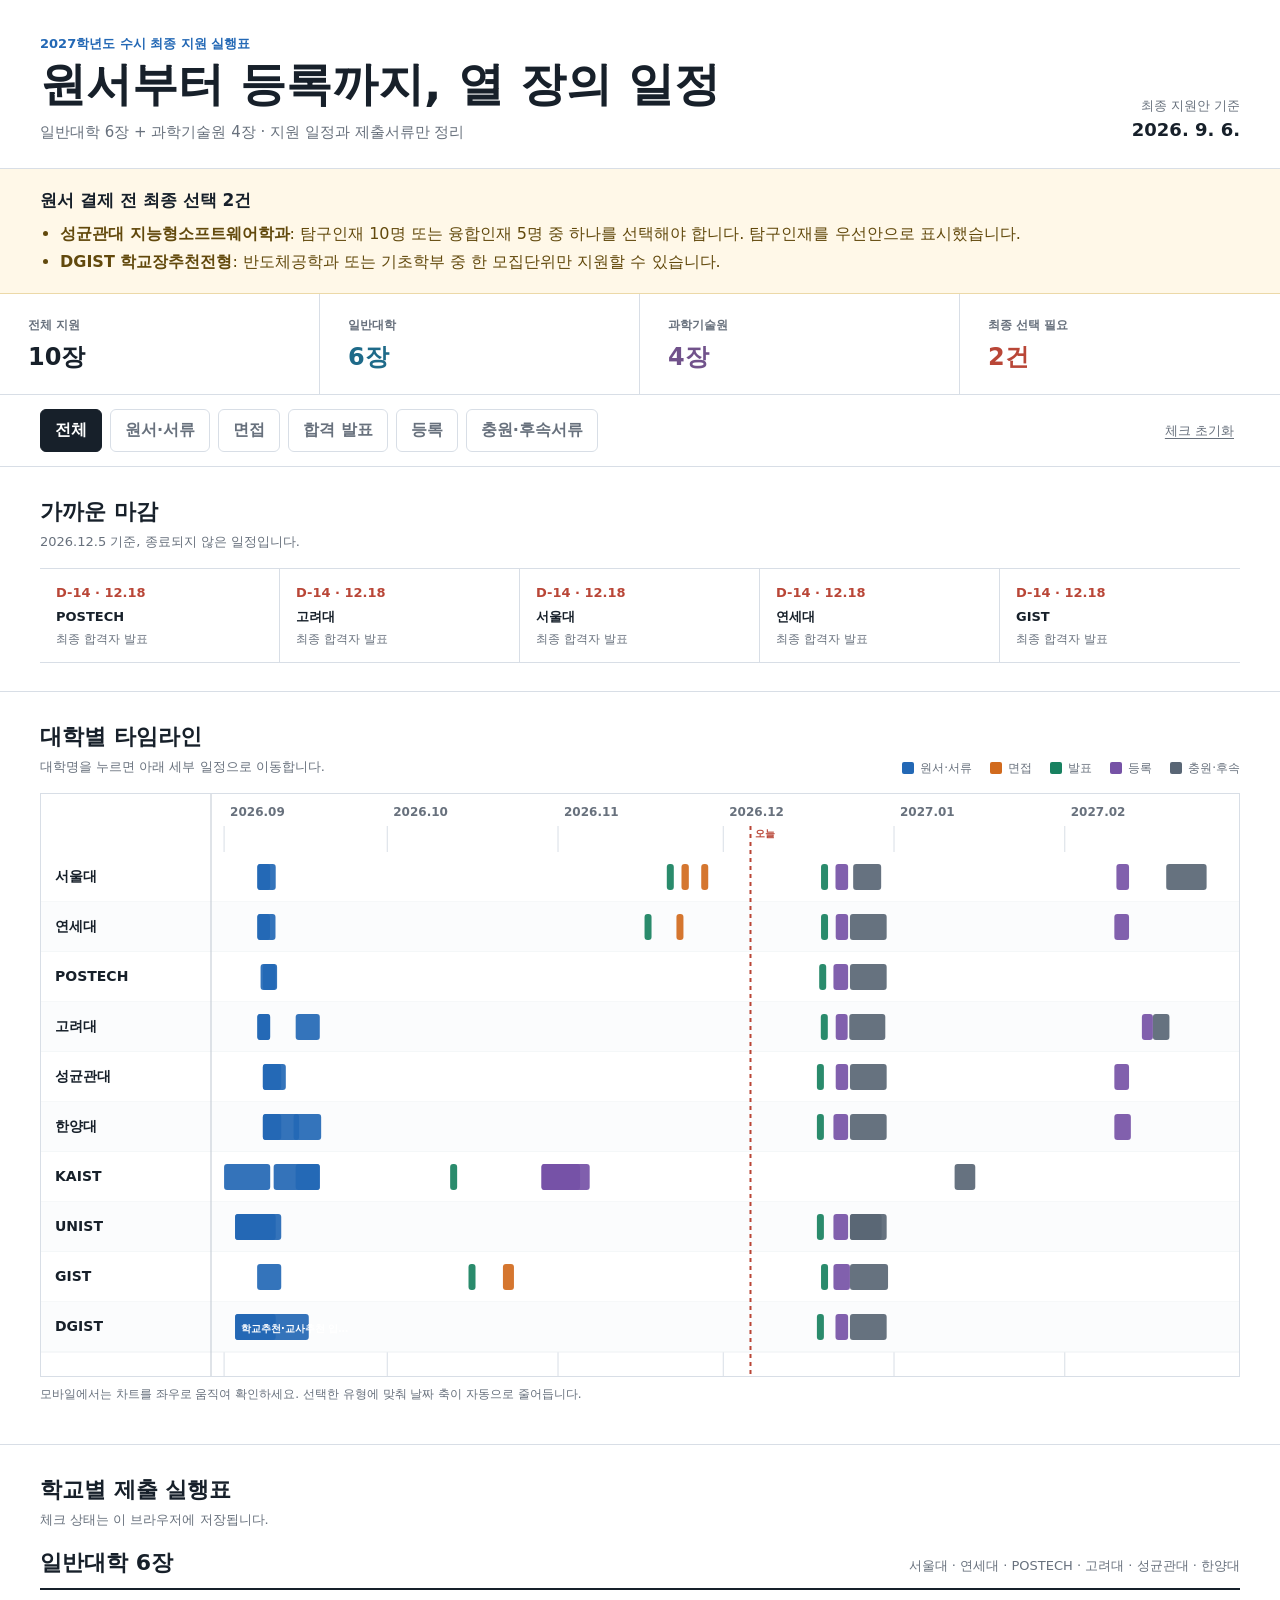
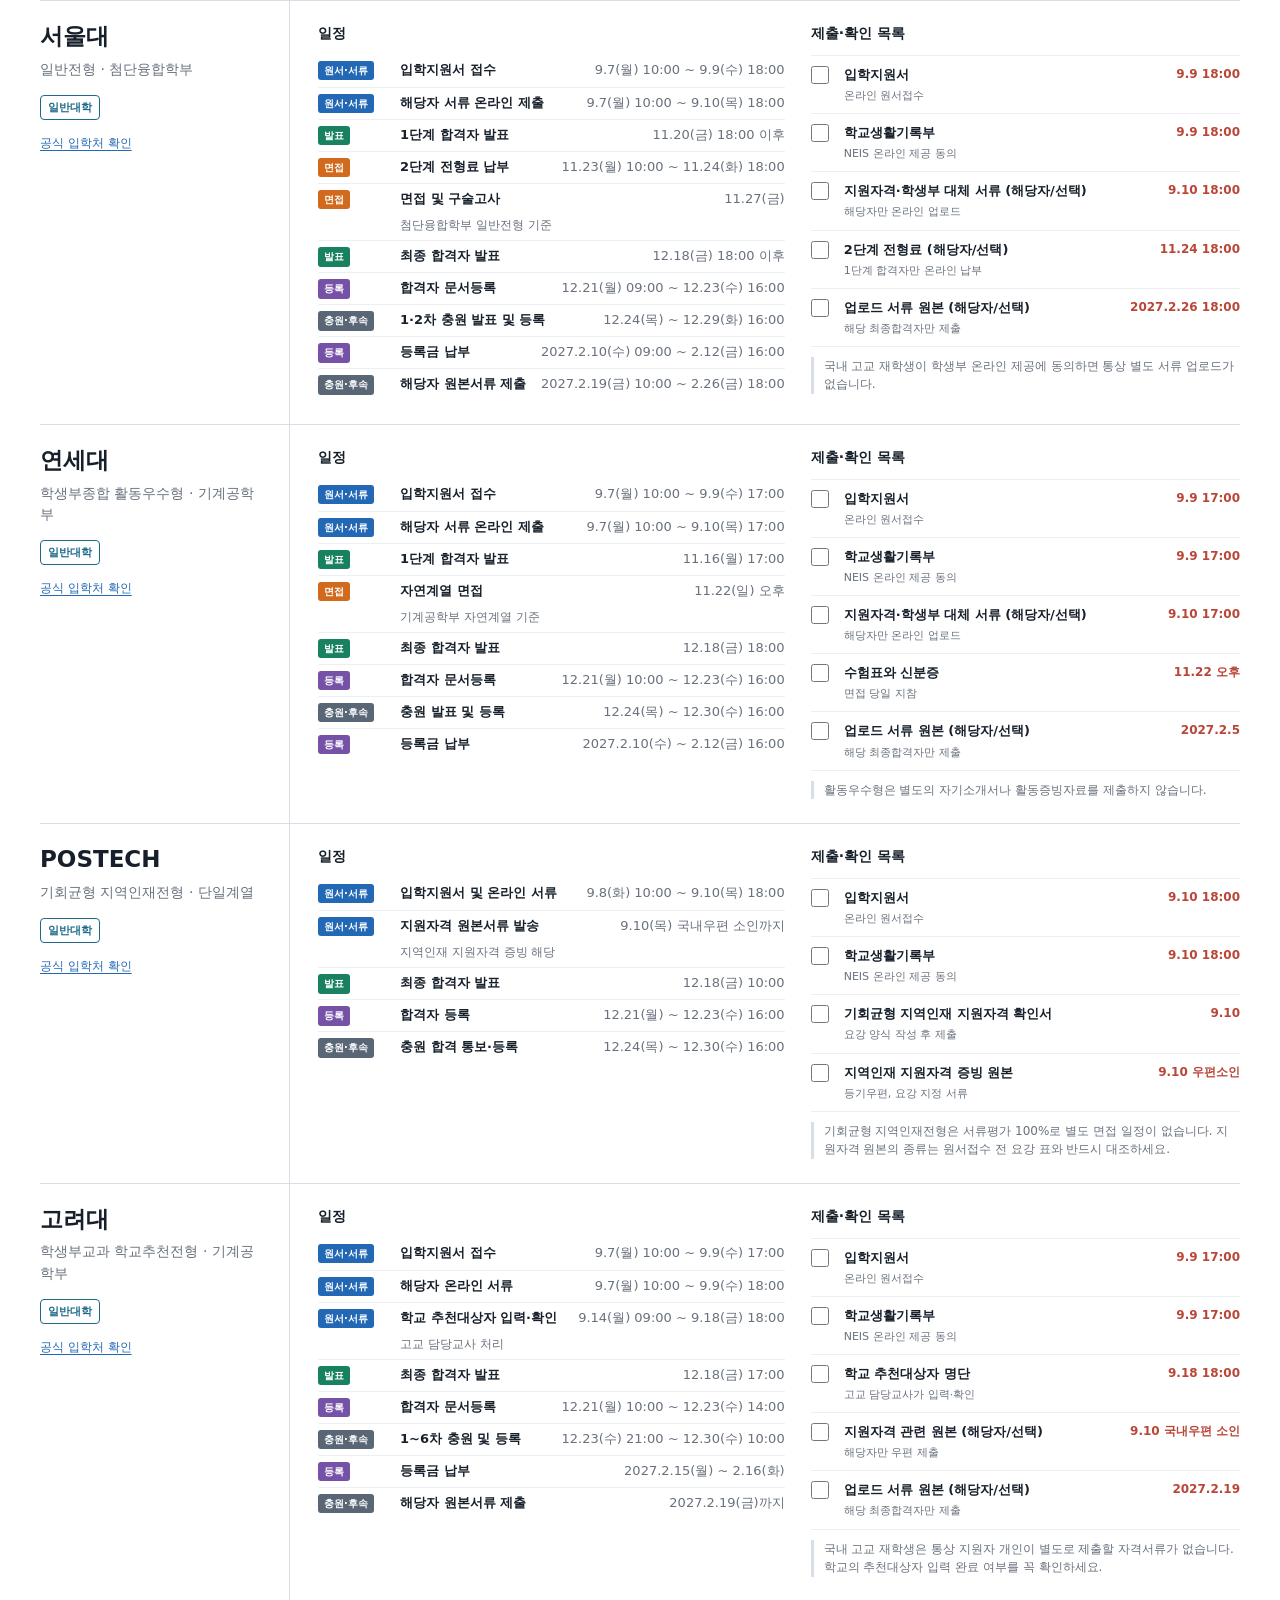
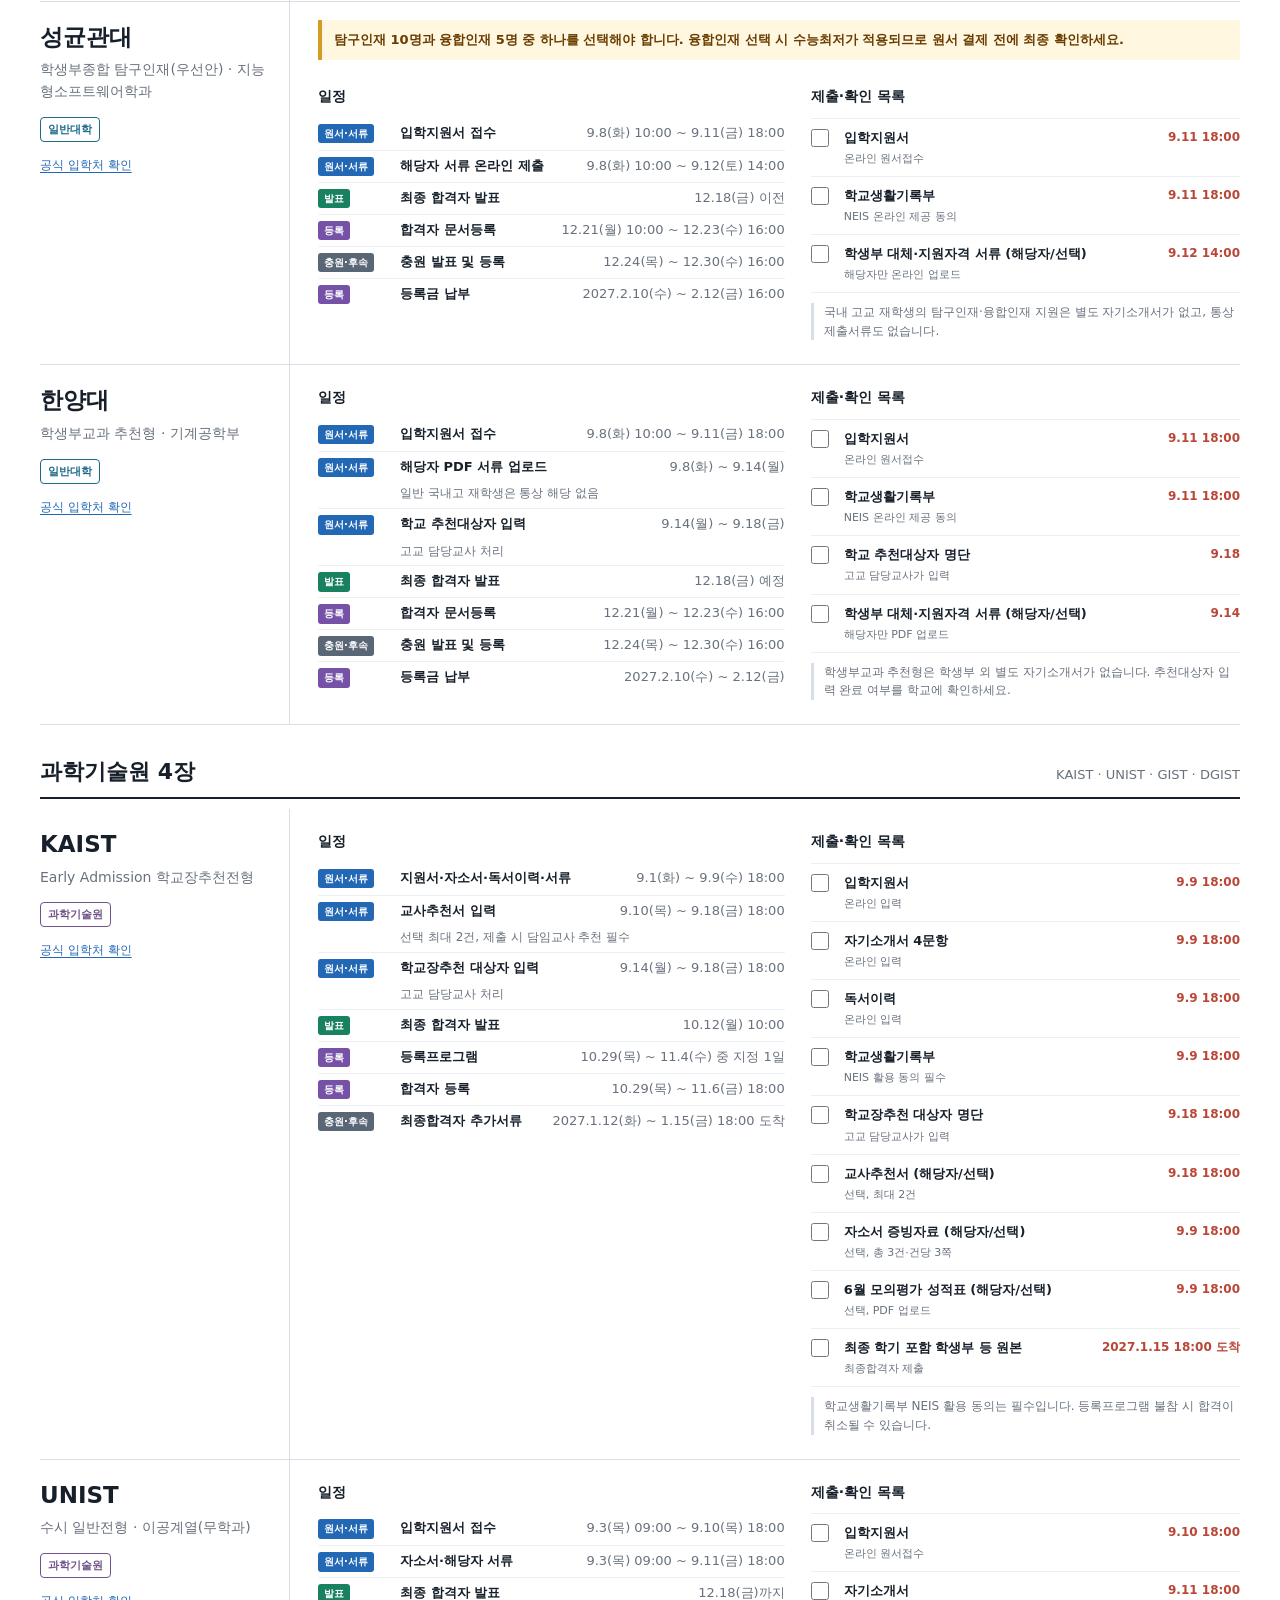
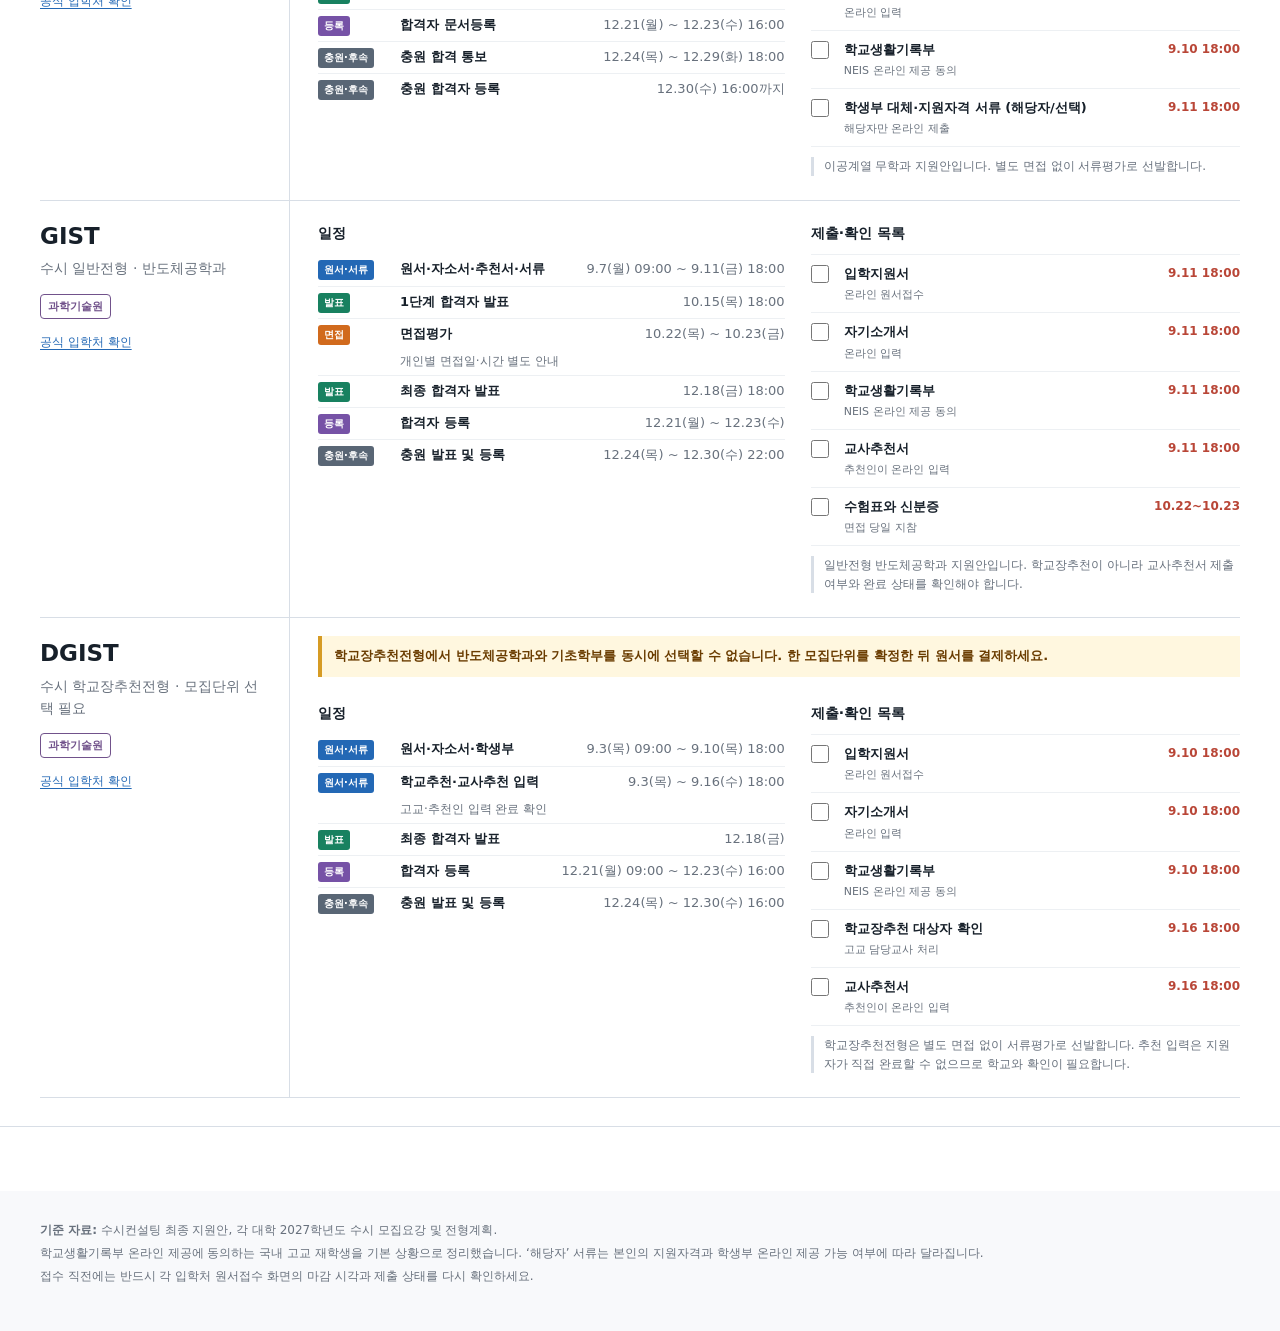
==== apply_2027.html @ 228474fc "Add 2027 application checklist and timeline" ====
<!doctype html>
<html lang="ko">
<head>
  <meta charset="utf-8">
  <meta name="viewport" content="width=device-width, initial-scale=1">
  <title>2027 수시 지원 실행표</title>
  <style>
    :root {
      --ink: #17202a;
      --muted: #68717d;
      --line: #d8dee6;
      --soft: #f5f7f9;
      --paper: #ffffff;
      --apply: #2368b5;
      --exam: #d16a1d;
      --result: #188160;
      --register: #7652a6;
      --extra: #596675;
      --alert: #b94637;
      --general: #1e6a89;
      --science: #71528b;
      --shadow: 0 8px 24px rgba(23, 32, 42, .07);
    }

    * { box-sizing: border-box; }
    html { scroll-behavior: smooth; }
    body {
      margin: 0;
      color: var(--ink);
      background: var(--soft);
      font-family: "Pretendard", "Noto Sans KR", "Malgun Gothic", system-ui, sans-serif;
      line-height: 1.55;
      letter-spacing: 0;
    }
    button, input { font: inherit; }
    button { cursor: pointer; }
    a { color: inherit; }

    .page {
      width: min(1440px, 100%);
      margin: 0 auto;
      background: var(--paper);
      min-height: 100vh;
      box-shadow: var(--shadow);
    }
    .masthead {
      display: grid;
      grid-template-columns: 1fr auto;
      gap: 24px;
      align-items: end;
      padding: 34px 40px 24px;
      border-bottom: 1px solid var(--line);
    }
    .eyebrow {
      margin: 0 0 4px;
      color: var(--apply);
      font-size: 13px;
      font-weight: 800;
    }
    h1 {
      margin: 0;
      font-size: clamp(28px, 4vw, 46px);
      line-height: 1.15;
      letter-spacing: 0;
    }
    .subtitle {
      margin: 10px 0 0;
      color: var(--muted);
      font-size: 15px;
    }
    .mast-meta {
      text-align: right;
      color: var(--muted);
      font-size: 13px;
      white-space: nowrap;
    }
    .mast-meta strong {
      display: block;
      color: var(--ink);
      font-size: 18px;
    }

    .decision-band {
      padding: 18px 40px;
      background: #fff8e8;
      border-bottom: 1px solid #ecd9a8;
    }
    .decision-band h2 {
      margin: 0 0 8px;
      font-size: 17px;
    }
    .decision-band ul {
      margin: 0;
      padding-left: 20px;
      color: #62490c;
    }
    .decision-band li + li { margin-top: 4px; }

    .summary-strip {
      display: grid;
      grid-template-columns: repeat(4, 1fr);
      border-bottom: 1px solid var(--line);
    }
    .stat {
      padding: 18px 28px;
      border-right: 1px solid var(--line);
    }
    .stat:last-child { border-right: 0; }
    .stat-label {
      color: var(--muted);
      font-size: 12px;
      font-weight: 700;
    }
    .stat strong {
      display: block;
      margin-top: 2px;
      font-size: 24px;
    }
    .stat strong.general { color: var(--general); }
    .stat strong.science { color: var(--science); }
    .stat strong.alert { color: var(--alert); }

    .toolbar-wrap {
      position: sticky;
      top: 0;
      z-index: 20;
      padding: 14px 40px;
      background: rgba(255, 255, 255, .96);
      border-bottom: 1px solid var(--line);
      backdrop-filter: blur(10px);
    }
    .toolbar {
      display: flex;
      gap: 8px;
      align-items: center;
      overflow-x: auto;
      scrollbar-width: thin;
    }
    .filter-btn {
      min-height: 40px;
      padding: 8px 14px;
      border: 1px solid var(--line);
      border-radius: 6px;
      color: var(--muted);
      background: var(--paper);
      font-weight: 750;
      white-space: nowrap;
    }
    .filter-btn:hover { border-color: #9aa5b1; color: var(--ink); }
    .filter-btn.active {
      color: #fff;
      border-color: var(--ink);
      background: var(--ink);
    }
    .toolbar-spacer { flex: 1; }
    .reset-btn {
      border: 0;
      color: var(--muted);
      background: transparent;
      font-size: 13px;
      white-space: nowrap;
      text-decoration: underline;
      text-underline-offset: 3px;
    }

    main { padding-bottom: 64px; }
    .band {
      padding: 28px 40px;
      border-bottom: 1px solid var(--line);
    }
    .section-head {
      display: flex;
      justify-content: space-between;
      align-items: end;
      gap: 20px;
      margin-bottom: 16px;
    }
    .section-head h2 {
      margin: 0;
      font-size: 22px;
    }
    .section-head p {
      margin: 3px 0 0;
      color: var(--muted);
      font-size: 13px;
    }

    .next-deadlines {
      display: grid;
      grid-template-columns: repeat(5, minmax(0, 1fr));
      border-top: 1px solid var(--line);
      border-bottom: 1px solid var(--line);
    }
    .deadline-item {
      min-width: 0;
      padding: 14px 16px;
      border-right: 1px solid var(--line);
    }
    .deadline-item:last-child { border-right: 0; }
    .deadline-date {
      color: var(--alert);
      font-size: 13px;
      font-weight: 850;
    }
    .deadline-school {
      margin-top: 4px;
      font-size: 13px;
      font-weight: 800;
    }
    .deadline-title {
      margin-top: 2px;
      color: var(--muted);
      font-size: 12px;
      overflow: hidden;
      text-overflow: ellipsis;
      white-space: nowrap;
    }

    .legend {
      display: flex;
      flex-wrap: wrap;
      gap: 12px 18px;
      color: var(--muted);
      font-size: 12px;
    }
    .legend-item { display: inline-flex; align-items: center; gap: 6px; }
    .swatch { width: 12px; height: 12px; border-radius: 2px; }
    .swatch.apply { background: var(--apply); }
    .swatch.exam { background: var(--exam); }
    .swatch.result { background: var(--result); }
    .swatch.register { background: var(--register); }
    .swatch.extra { background: var(--extra); }

    .chart-shell {
      position: relative;
      overflow-x: auto;
      border: 1px solid var(--line);
      background: #fff;
    }
    #timeline { display: block; min-width: 1080px; }
    .chart-note {
      margin-top: 8px;
      color: var(--muted);
      font-size: 12px;
    }

    .group-title {
      display: flex;
      align-items: baseline;
      justify-content: space-between;
      gap: 18px;
      margin: 30px 0 10px;
      padding-bottom: 8px;
      border-bottom: 2px solid var(--ink);
    }
    .group-title:first-child { margin-top: 0; }
    .group-title h2 { margin: 0; font-size: 22px; }
    .group-title span { color: var(--muted); font-size: 13px; }

    .school-block {
      scroll-margin-top: 82px;
      display: grid;
      grid-template-columns: 250px 1fr;
      border-bottom: 1px solid var(--line);
      background: #fff;
    }
    .school-block:first-of-type { border-top: 1px solid var(--line); }
    .school-identity {
      padding: 22px 24px 22px 0;
      border-right: 1px solid var(--line);
    }
    .school-name {
      margin: 0;
      font-size: 23px;
      line-height: 1.2;
    }
    .school-program {
      margin: 8px 0 0;
      color: var(--muted);
      font-size: 14px;
    }
    .type-label {
      display: inline-block;
      margin-top: 14px;
      padding: 3px 7px;
      border: 1px solid currentColor;
      border-radius: 4px;
      font-size: 11px;
      font-weight: 800;
    }
    .type-label.general { color: var(--general); }
    .type-label.science { color: var(--science); }
    .source-link {
      display: inline-block;
      margin-top: 14px;
      color: var(--apply);
      font-size: 12px;
      text-underline-offset: 3px;
    }
    .school-content {
      display: grid;
      grid-template-columns: minmax(0, 1fr) minmax(340px, .92fr);
      gap: 26px;
      padding: 22px 0 24px 28px;
    }
    .content-title {
      margin: 0 0 10px;
      font-size: 14px;
    }
    .schedule-list, .document-list {
      list-style: none;
      margin: 0;
      padding: 0;
    }
    .schedule-item {
      display: grid;
      grid-template-columns: 72px minmax(0, 1fr) auto;
      gap: 10px;
      align-items: baseline;
      min-height: 32px;
      padding: 5px 0;
      border-top: 1px solid #edf0f3;
      font-size: 13px;
    }
    .schedule-item:first-child { border-top: 0; }
    .kind-pill {
      width: fit-content;
      padding: 2px 6px;
      border-radius: 3px;
      color: #fff;
      font-size: 10px;
      font-weight: 800;
    }
    .kind-pill.apply { background: var(--apply); }
    .kind-pill.exam { background: var(--exam); }
    .kind-pill.result { background: var(--result); }
    .kind-pill.register { background: var(--register); }
    .kind-pill.extra { background: var(--extra); }
    .schedule-title { min-width: 0; font-weight: 700; }
    .schedule-date {
      color: var(--muted);
      white-space: nowrap;
      font-variant-numeric: tabular-nums;
    }
    .schedule-note {
      grid-column: 2 / 4;
      margin-top: -3px;
      color: var(--muted);
      font-size: 12px;
    }

    .document-list { border-top: 1px solid #edf0f3; }
    .document-item {
      display: grid;
      grid-template-columns: 24px minmax(0, 1fr) auto;
      gap: 9px;
      align-items: start;
      padding: 9px 0;
      border-bottom: 1px solid #edf0f3;
      font-size: 13px;
    }
    .doc-check {
      width: 18px;
      height: 18px;
      margin: 1px 0 0;
      accent-color: var(--result);
    }
    .document-item.done .doc-name {
      color: var(--muted);
      text-decoration: line-through;
    }
    .doc-name { font-weight: 700; }
    .doc-meta {
      margin-top: 2px;
      color: var(--muted);
      font-size: 11px;
    }
    .doc-deadline {
      color: var(--alert);
      font-size: 12px;
      font-weight: 800;
      white-space: nowrap;
    }
    .plain-note {
      margin: 10px 0 0;
      padding-left: 10px;
      border-left: 3px solid var(--line);
      color: var(--muted);
      font-size: 12px;
    }
    .school-alert {
      grid-column: 1 / -1;
      margin: -4px 0 0;
      padding: 10px 12px;
      color: #6a3c00;
      background: #fff7df;
      border-left: 4px solid #d69b24;
      font-size: 13px;
      font-weight: 750;
    }

    footer {
      padding: 26px 40px 42px;
      color: var(--muted);
      background: #f8f9fb;
      font-size: 12px;
    }
    footer p { margin: 4px 0; }

    @media (max-width: 980px) {
      .masthead { grid-template-columns: 1fr; }
      .mast-meta { text-align: left; }
      .summary-strip { grid-template-columns: repeat(2, 1fr); }
      .stat:nth-child(2) { border-right: 0; }
      .stat:nth-child(-n+2) { border-bottom: 1px solid var(--line); }
      .next-deadlines { grid-template-columns: repeat(2, 1fr); }
      .deadline-item:nth-child(2n) { border-right: 0; }
      .deadline-item:nth-child(-n+4) { border-bottom: 1px solid var(--line); }
      .deadline-item:last-child { grid-column: 1 / -1; }
      .school-block { grid-template-columns: 190px 1fr; }
      .school-content { grid-template-columns: 1fr; }
    }

    @media (max-width: 700px) {
      body { font-size: 16px; }
      .page { box-shadow: none; }
      .masthead { padding: 24px 18px 18px; gap: 10px; }
      h1 { font-size: 30px; }
      .subtitle { font-size: 14px; }
      .decision-band { padding: 15px 18px; }
      .decision-band li { font-size: 14px; }
      .summary-strip { grid-template-columns: repeat(2, 1fr); }
      .stat { padding: 14px 18px; }
      .stat strong { font-size: 21px; }
      .toolbar-wrap { padding: 10px 12px; }
      .filter-btn { min-height: 44px; padding: 9px 13px; font-size: 14px; }
      .band { padding: 24px 18px; }
      .section-head { display: block; }
      .legend { margin-top: 10px; }
      .next-deadlines { display: block; }
      .deadline-item {
        display: grid;
        grid-template-columns: 88px 82px minmax(0, 1fr);
        gap: 8px;
        border-right: 0;
        border-bottom: 1px solid var(--line);
      }
      .deadline-item:last-child { border-bottom: 0; }
      .deadline-school, .deadline-title { margin-top: 0; }
      .deadline-title { white-space: normal; }
      #timeline { min-width: 980px; }
      .chart-note { font-size: 13px; }
      .group-title { display: block; }
      .group-title span { display: block; margin-top: 3px; }
      .school-block { display: block; }
      .school-identity {
        padding: 20px 0 14px;
        border-right: 0;
        border-bottom: 1px solid #edf0f3;
      }
      .school-name { font-size: 24px; }
      .school-program { font-size: 16px; line-height: 1.45; }
      .school-content { padding: 17px 0 24px; gap: 22px; }
      .content-title { font-size: 16px; }
      .schedule-item {
        grid-template-columns: 70px minmax(0, 1fr);
        gap: 8px;
        padding: 8px 0;
        font-size: 15px;
      }
      .schedule-date {
        grid-column: 2;
        color: #4f5965;
        font-size: 14px;
        white-space: normal;
      }
      .schedule-note { grid-column: 2; font-size: 13px; }
      .document-item {
        grid-template-columns: 26px minmax(0, 1fr);
        padding: 11px 0;
        font-size: 15px;
      }
      .doc-check { width: 20px; height: 20px; }
      .doc-deadline {
        grid-column: 2;
        font-size: 13px;
        white-space: normal;
      }
      .doc-meta, .plain-note { font-size: 13px; }
      footer { padding: 24px 18px 36px; font-size: 13px; }
    }

    @media print {
      body { background: #fff; }
      .page { width: 100%; box-shadow: none; }
      .toolbar-wrap, .reset-btn { display: none; }
      .masthead, .band, .decision-band, footer { padding-left: 16px; padding-right: 16px; }
      .chart-shell { overflow: visible; }
      #timeline { min-width: 0; width: 100%; }
      .school-block { break-inside: avoid; }
      .doc-check { appearance: none; border: 1px solid #555; }
    }
  </style>
</head>
<body>
  <div class="page">
    <header class="masthead">
      <div>
        <p class="eyebrow">2027학년도 수시 최종 지원 실행표</p>
        <h1>원서부터 등록까지, 열 장의 일정</h1>
        <p class="subtitle">일반대학 6장 + 과학기술원 4장 · 지원 일정과 제출서류만 정리</p>
      </div>
      <div class="mast-meta">
        최종 지원안 기준
        <strong>2026. 9. 6.</strong>
      </div>
    </header>

    <section class="decision-band" aria-labelledby="decision-title">
      <h2 id="decision-title">원서 결제 전 최종 선택 2건</h2>
      <ul>
        <li><strong>성균관대 지능형소프트웨어학과</strong>: 탐구인재 10명 또는 융합인재 5명 중 하나를 선택해야 합니다. 탐구인재를 우선안으로 표시했습니다.</li>
        <li><strong>DGIST 학교장추천전형</strong>: 반도체공학과 또는 기초학부 중 한 모집단위만 지원할 수 있습니다.</li>
      </ul>
    </section>

    <section class="summary-strip" aria-label="지원 현황 요약">
      <div class="stat"><span class="stat-label">전체 지원</span><strong>10장</strong></div>
      <div class="stat"><span class="stat-label">일반대학</span><strong class="general">6장</strong></div>
      <div class="stat"><span class="stat-label">과학기술원</span><strong class="science">4장</strong></div>
      <div class="stat"><span class="stat-label">최종 선택 필요</span><strong class="alert">2건</strong></div>
    </section>

    <div class="toolbar-wrap">
      <nav class="toolbar" aria-label="일정 유형 필터">
        <button class="filter-btn active" data-filter="all" type="button">전체</button>
        <button class="filter-btn" data-filter="apply" type="button">원서·서류</button>
        <button class="filter-btn" data-filter="exam" type="button">면접</button>
        <button class="filter-btn" data-filter="result" type="button">합격 발표</button>
        <button class="filter-btn" data-filter="register" type="button">등록</button>
        <button class="filter-btn" data-filter="extra" type="button">충원·후속서류</button>
        <span class="toolbar-spacer"></span>
        <button id="resetChecks" class="reset-btn" type="button">체크 초기화</button>
      </nav>
    </div>

    <main>
      <section class="band" aria-labelledby="next-title">
        <div class="section-head">
          <div>
            <h2 id="next-title">가까운 마감</h2>
            <p id="todayLabel">브라우저 날짜 기준으로 남은 일정을 표시합니다.</p>
          </div>
        </div>
        <div id="nextDeadlines" class="next-deadlines"></div>
      </section>

      <section class="band" aria-labelledby="timeline-title">
        <div class="section-head">
          <div>
            <h2 id="timeline-title">대학별 타임라인</h2>
            <p>대학명을 누르면 아래 세부 일정으로 이동합니다.</p>
          </div>
          <div class="legend" aria-label="일정 색상 범례">
            <span class="legend-item"><span class="swatch apply"></span>원서·서류</span>
            <span class="legend-item"><span class="swatch exam"></span>면접</span>
            <span class="legend-item"><span class="swatch result"></span>발표</span>
            <span class="legend-item"><span class="swatch register"></span>등록</span>
            <span class="legend-item"><span class="swatch extra"></span>충원·후속</span>
          </div>
        </div>
        <div class="chart-shell">
          <svg id="timeline" role="img" aria-label="2027학년도 수시 지원 일정 간트 차트"></svg>
        </div>
        <p class="chart-note">모바일에서는 차트를 좌우로 움직여 확인하세요. 선택한 유형에 맞춰 날짜 축이 자동으로 줄어듭니다.</p>
      </section>

      <section class="band" aria-labelledby="detail-title">
        <div class="section-head">
          <div>
            <h2 id="detail-title">학교별 제출 실행표</h2>
            <p>체크 상태는 이 브라우저에 저장됩니다.</p>
          </div>
        </div>
        <div id="schoolDetails"></div>
      </section>
    </main>

    <footer>
      <p><strong>기준 자료:</strong> 수시컨설팅 최종 지원안, 각 대학 2027학년도 수시 모집요강 및 전형계획.</p>
      <p>학교생활기록부 온라인 제공에 동의하는 국내 고교 재학생을 기본 상황으로 정리했습니다. ‘해당자’ 서류는 본인의 지원자격과 학생부 온라인 제공 가능 여부에 따라 달라집니다.</p>
      <p>접수 직전에는 반드시 각 입학처 원서접수 화면의 마감 시각과 제출 상태를 다시 확인하세요.</p>
    </footer>
  </div>

  <script>
    const schools = [
      {
        id: "snu", school: "서울대", group: "general", program: "일반전형 · 첨단융합학부",
        source: "https://admission.snu.ac.kr/",
        events: [
          { kind: "apply", title: "입학지원서 접수", start: "2026-09-07T10:00", end: "2026-09-09T18:00", date: "9.7(월) 10:00 ~ 9.9(수) 18:00" },
          { kind: "apply", title: "해당자 서류 온라인 제출", start: "2026-09-07T10:00", end: "2026-09-10T18:00", date: "9.7(월) 10:00 ~ 9.10(목) 18:00" },
          { kind: "result", title: "1단계 합격자 발표", start: "2026-11-20T18:00", end: "2026-11-20T18:00", date: "11.20(금) 18:00 이후" },
          { kind: "exam", title: "2단계 전형료 납부", start: "2026-11-23T10:00", end: "2026-11-24T18:00", date: "11.23(월) 10:00 ~ 11.24(화) 18:00" },
          { kind: "exam", title: "면접 및 구술고사", start: "2026-11-27T00:00", end: "2026-11-27T23:59", date: "11.27(금)", note: "첨단융합학부 일반전형 기준" },
          { kind: "result", title: "최종 합격자 발표", start: "2026-12-18T18:00", end: "2026-12-18T18:00", date: "12.18(금) 18:00 이후" },
          { kind: "register", title: "합격자 문서등록", start: "2026-12-21T09:00", end: "2026-12-23T16:00", date: "12.21(월) 09:00 ~ 12.23(수) 16:00" },
          { kind: "extra", title: "1·2차 충원 발표 및 등록", start: "2026-12-24T14:00", end: "2026-12-29T16:00", date: "12.24(목) ~ 12.29(화) 16:00" },
          { kind: "register", title: "등록금 납부", start: "2027-02-10T09:00", end: "2027-02-12T16:00", date: "2027.2.10(수) 09:00 ~ 2.12(금) 16:00" },
          { kind: "extra", title: "해당자 원본서류 제출", start: "2027-02-19T10:00", end: "2027-02-26T18:00", date: "2027.2.19(금) 10:00 ~ 2.26(금) 18:00" }
        ],
        docs: [
          { name: "입학지원서", method: "온라인 원서접수", deadline: "9.9 18:00" },
          { name: "학교생활기록부", method: "NEIS 온라인 제공 동의", deadline: "9.9 18:00" },
          { name: "지원자격·학생부 대체 서류", method: "해당자만 온라인 업로드", deadline: "9.10 18:00", optional: true },
          { name: "2단계 전형료", method: "1단계 합격자만 온라인 납부", deadline: "11.24 18:00", optional: true },
          { name: "업로드 서류 원본", method: "해당 최종합격자만 제출", deadline: "2027.2.26 18:00", optional: true }
        ],
        note: "국내 고교 재학생이 학생부 온라인 제공에 동의하면 통상 별도 서류 업로드가 없습니다."
      },
      {
        id: "yonsei", school: "연세대", group: "general", program: "학생부종합 활동우수형 · 기계공학부",
        source: "https://admission.yonsei.ac.kr/seoul/",
        events: [
          { kind: "apply", title: "입학지원서 접수", start: "2026-09-07T10:00", end: "2026-09-09T17:00", date: "9.7(월) 10:00 ~ 9.9(수) 17:00" },
          { kind: "apply", title: "해당자 서류 온라인 제출", start: "2026-09-07T10:00", end: "2026-09-10T17:00", date: "9.7(월) 10:00 ~ 9.10(목) 17:00" },
          { kind: "result", title: "1단계 합격자 발표", start: "2026-11-16T17:00", end: "2026-11-16T17:00", date: "11.16(월) 17:00" },
          { kind: "exam", title: "자연계열 면접", start: "2026-11-22T12:00", end: "2026-11-22T18:00", date: "11.22(일) 오후", note: "기계공학부 자연계열 기준" },
          { kind: "result", title: "최종 합격자 발표", start: "2026-12-18T18:00", end: "2026-12-18T18:00", date: "12.18(금) 18:00" },
          { kind: "register", title: "합격자 문서등록", start: "2026-12-21T10:00", end: "2026-12-23T16:00", date: "12.21(월) 10:00 ~ 12.23(수) 16:00" },
          { kind: "extra", title: "충원 발표 및 등록", start: "2026-12-24T00:00", end: "2026-12-30T16:00", date: "12.24(목) ~ 12.30(수) 16:00" },
          { kind: "register", title: "등록금 납부", start: "2027-02-10T00:00", end: "2027-02-12T16:00", date: "2027.2.10(수) ~ 2.12(금) 16:00" }
        ],
        docs: [
          { name: "입학지원서", method: "온라인 원서접수", deadline: "9.9 17:00" },
          { name: "학교생활기록부", method: "NEIS 온라인 제공 동의", deadline: "9.9 17:00" },
          { name: "지원자격·학생부 대체 서류", method: "해당자만 온라인 업로드", deadline: "9.10 17:00", optional: true },
          { name: "수험표와 신분증", method: "면접 당일 지참", deadline: "11.22 오후" },
          { name: "업로드 서류 원본", method: "해당 최종합격자만 제출", deadline: "2027.2.5", optional: true }
        ],
        note: "활동우수형은 별도의 자기소개서나 활동증빙자료를 제출하지 않습니다."
      },
      {
        id: "postech", school: "POSTECH", group: "general", program: "기회균형 지역인재전형 · 단일계열",
        source: "https://adm-u.postech.ac.kr/entrance-exam/guide/",
        events: [
          { kind: "apply", title: "입학지원서 및 온라인 서류", start: "2026-09-08T10:00", end: "2026-09-10T18:00", date: "9.8(화) 10:00 ~ 9.10(목) 18:00" },
          { kind: "apply", title: "지원자격 원본서류 발송", start: "2026-09-08T00:00", end: "2026-09-10T23:59", date: "9.10(목) 국내우편 소인까지", note: "지역인재 지원자격 증빙 해당" },
          { kind: "result", title: "최종 합격자 발표", start: "2026-12-18T10:00", end: "2026-12-18T10:00", date: "12.18(금) 10:00" },
          { kind: "register", title: "합격자 등록", start: "2026-12-21T00:00", end: "2026-12-23T16:00", date: "12.21(월) ~ 12.23(수) 16:00" },
          { kind: "extra", title: "충원 합격 통보·등록", start: "2026-12-24T00:00", end: "2026-12-30T16:00", date: "12.24(목) ~ 12.30(수) 16:00" }
        ],
        docs: [
          { name: "입학지원서", method: "온라인 원서접수", deadline: "9.10 18:00" },
          { name: "학교생활기록부", method: "NEIS 온라인 제공 동의", deadline: "9.10 18:00" },
          { name: "기회균형 지역인재 지원자격 확인서", method: "요강 양식 작성 후 제출", deadline: "9.10" },
          { name: "지역인재 지원자격 증빙 원본", method: "등기우편, 요강 지정 서류", deadline: "9.10 우편소인" }
        ],
        note: "기회균형 지역인재전형은 서류평가 100%로 별도 면접 일정이 없습니다. 지원자격 원본의 종류는 원서접수 전 요강 표와 반드시 대조하세요."
      },
      {
        id: "korea", school: "고려대", group: "general", program: "학생부교과 학교추천전형 · 기계공학부",
        source: "https://oku.korea.ac.kr/",
        events: [
          { kind: "apply", title: "입학지원서 접수", start: "2026-09-07T10:00", end: "2026-09-09T17:00", date: "9.7(월) 10:00 ~ 9.9(수) 17:00" },
          { kind: "apply", title: "해당자 온라인 서류", start: "2026-09-07T10:00", end: "2026-09-09T18:00", date: "9.7(월) 10:00 ~ 9.9(수) 18:00" },
          { kind: "apply", title: "학교 추천대상자 입력·확인", start: "2026-09-14T09:00", end: "2026-09-18T18:00", date: "9.14(월) 09:00 ~ 9.18(금) 18:00", note: "고교 담당교사 처리" },
          { kind: "result", title: "최종 합격자 발표", start: "2026-12-18T17:00", end: "2026-12-18T17:00", date: "12.18(금) 17:00" },
          { kind: "register", title: "합격자 문서등록", start: "2026-12-21T10:00", end: "2026-12-23T14:00", date: "12.21(월) 10:00 ~ 12.23(수) 14:00" },
          { kind: "extra", title: "1~6차 충원 및 등록", start: "2026-12-23T21:00", end: "2026-12-30T10:00", date: "12.23(수) 21:00 ~ 12.30(수) 10:00" },
          { kind: "register", title: "등록금 납부", start: "2027-02-15T00:00", end: "2027-02-16T23:59", date: "2027.2.15(월) ~ 2.16(화)" },
          { kind: "extra", title: "해당자 원본서류 제출", start: "2027-02-17T00:00", end: "2027-02-19T23:59", date: "2027.2.19(금)까지" }
        ],
        docs: [
          { name: "입학지원서", method: "온라인 원서접수", deadline: "9.9 17:00" },
          { name: "학교생활기록부", method: "NEIS 온라인 제공 동의", deadline: "9.9 17:00" },
          { name: "학교 추천대상자 명단", method: "고교 담당교사가 입력·확인", deadline: "9.18 18:00" },
          { name: "지원자격 관련 원본", method: "해당자만 우편 제출", deadline: "9.10 국내우편 소인", optional: true },
          { name: "업로드 서류 원본", method: "해당 최종합격자만 제출", deadline: "2027.2.19", optional: true }
        ],
        note: "국내 고교 재학생은 통상 지원자 개인이 별도로 제출할 자격서류가 없습니다. 학교의 추천대상자 입력 완료 여부를 꼭 확인하세요."
      },
      {
        id: "skku", school: "성균관대", group: "general", program: "학생부종합 탐구인재(우선안) · 지능형소프트웨어학과",
        source: "https://admission.skku.edu/",
        alert: "탐구인재 10명과 융합인재 5명 중 하나를 선택해야 합니다. 융합인재 선택 시 수능최저가 적용되므로 원서 결제 전에 최종 확인하세요.",
        events: [
          { kind: "apply", title: "입학지원서 접수", start: "2026-09-08T10:00", end: "2026-09-11T18:00", date: "9.8(화) 10:00 ~ 9.11(금) 18:00" },
          { kind: "apply", title: "해당자 서류 온라인 제출", start: "2026-09-08T10:00", end: "2026-09-12T14:00", date: "9.8(화) 10:00 ~ 9.12(토) 14:00" },
          { kind: "result", title: "최종 합격자 발표", start: "2026-12-18T00:00", end: "2026-12-18T23:59", date: "12.18(금) 이전" },
          { kind: "register", title: "합격자 문서등록", start: "2026-12-21T10:00", end: "2026-12-23T16:00", date: "12.21(월) 10:00 ~ 12.23(수) 16:00" },
          { kind: "extra", title: "충원 발표 및 등록", start: "2026-12-24T00:00", end: "2026-12-30T16:00", date: "12.24(목) ~ 12.30(수) 16:00" },
          { kind: "register", title: "등록금 납부", start: "2027-02-10T00:00", end: "2027-02-12T16:00", date: "2027.2.10(수) ~ 2.12(금) 16:00" }
        ],
        docs: [
          { name: "입학지원서", method: "온라인 원서접수", deadline: "9.11 18:00" },
          { name: "학교생활기록부", method: "NEIS 온라인 제공 동의", deadline: "9.11 18:00" },
          { name: "학생부 대체·지원자격 서류", method: "해당자만 온라인 업로드", deadline: "9.12 14:00", optional: true }
        ],
        note: "국내 고교 재학생의 탐구인재·융합인재 지원은 별도 자기소개서가 없고, 통상 제출서류도 없습니다."
      },
      {
        id: "hanyang", school: "한양대", group: "general", program: "학생부교과 추천형 · 기계공학부",
        source: "https://go.hanyang.ac.kr/",
        events: [
          { kind: "apply", title: "입학지원서 접수", start: "2026-09-08T10:00", end: "2026-09-11T18:00", date: "9.8(화) 10:00 ~ 9.11(금) 18:00" },
          { kind: "apply", title: "해당자 PDF 서류 업로드", start: "2026-09-08T10:00", end: "2026-09-14T23:59", date: "9.8(화) ~ 9.14(월)", note: "일반 국내고 재학생은 통상 해당 없음" },
          { kind: "apply", title: "학교 추천대상자 입력", start: "2026-09-14T00:00", end: "2026-09-18T23:59", date: "9.14(월) ~ 9.18(금)", note: "고교 담당교사 처리" },
          { kind: "result", title: "최종 합격자 발표", start: "2026-12-18T00:00", end: "2026-12-18T23:59", date: "12.18(금) 예정" },
          { kind: "register", title: "합격자 문서등록", start: "2026-12-21T00:00", end: "2026-12-23T16:00", date: "12.21(월) ~ 12.23(수) 16:00" },
          { kind: "extra", title: "충원 발표 및 등록", start: "2026-12-24T00:00", end: "2026-12-30T16:00", date: "12.24(목) ~ 12.30(수) 16:00" },
          { kind: "register", title: "등록금 납부", start: "2027-02-10T00:00", end: "2027-02-12T23:59", date: "2027.2.10(수) ~ 2.12(금)" }
        ],
        docs: [
          { name: "입학지원서", method: "온라인 원서접수", deadline: "9.11 18:00" },
          { name: "학교생활기록부", method: "NEIS 온라인 제공 동의", deadline: "9.11 18:00" },
          { name: "학교 추천대상자 명단", method: "고교 담당교사가 입력", deadline: "9.18" },
          { name: "학생부 대체·지원자격 서류", method: "해당자만 PDF 업로드", deadline: "9.14", optional: true }
        ],
        note: "학생부교과 추천형은 학생부 외 별도 자기소개서가 없습니다. 추천대상자 입력 완료 여부를 학교에 확인하세요."
      },
      {
        id: "kaist", school: "KAIST", group: "science", program: "Early Admission 학교장추천전형",
        source: "https://admission.kaist.ac.kr/",
        events: [
          { kind: "apply", title: "지원서·자소서·독서이력·서류", start: "2026-09-01T09:00", end: "2026-09-09T18:00", date: "9.1(화) ~ 9.9(수) 18:00" },
          { kind: "apply", title: "교사추천서 입력", start: "2026-09-10T09:00", end: "2026-09-18T18:00", date: "9.10(목) ~ 9.18(금) 18:00", note: "선택 최대 2건, 제출 시 담임교사 추천 필수" },
          { kind: "apply", title: "학교장추천 대상자 입력", start: "2026-09-14T09:00", end: "2026-09-18T18:00", date: "9.14(월) ~ 9.18(금) 18:00", note: "고교 담당교사 처리" },
          { kind: "result", title: "최종 합격자 발표", start: "2026-10-12T10:00", end: "2026-10-12T10:00", date: "10.12(월) 10:00" },
          { kind: "register", title: "등록프로그램", start: "2026-10-29T00:00", end: "2026-11-04T23:59", date: "10.29(목) ~ 11.4(수) 중 지정 1일" },
          { kind: "register", title: "합격자 등록", start: "2026-10-29T00:00", end: "2026-11-06T18:00", date: "10.29(목) ~ 11.6(금) 18:00" },
          { kind: "extra", title: "최종합격자 추가서류", start: "2027-01-12T00:00", end: "2027-01-15T18:00", date: "2027.1.12(화) ~ 1.15(금) 18:00 도착" }
        ],
        docs: [
          { name: "입학지원서", method: "온라인 입력", deadline: "9.9 18:00" },
          { name: "자기소개서 4문항", method: "온라인 입력", deadline: "9.9 18:00" },
          { name: "독서이력", method: "온라인 입력", deadline: "9.9 18:00" },
          { name: "학교생활기록부", method: "NEIS 활용 동의 필수", deadline: "9.9 18:00" },
          { name: "학교장추천 대상자 명단", method: "고교 담당교사가 입력", deadline: "9.18 18:00" },
          { name: "교사추천서", method: "선택, 최대 2건", deadline: "9.18 18:00", optional: true },
          { name: "자소서 증빙자료", method: "선택, 총 3건·건당 3쪽", deadline: "9.9 18:00", optional: true },
          { name: "6월 모의평가 성적표", method: "선택, PDF 업로드", deadline: "9.9 18:00", optional: true },
          { name: "최종 학기 포함 학생부 등 원본", method: "최종합격자 제출", deadline: "2027.1.15 18:00 도착" }
        ],
        note: "학교생활기록부 NEIS 활용 동의는 필수입니다. 등록프로그램 불참 시 합격이 취소될 수 있습니다."
      },
      {
        id: "unist", school: "UNIST", group: "science", program: "수시 일반전형 · 이공계열(무학과)",
        source: "https://adm-u.unist.ac.kr/",
        events: [
          { kind: "apply", title: "입학지원서 접수", start: "2026-09-03T09:00", end: "2026-09-10T18:00", date: "9.3(목) 09:00 ~ 9.10(목) 18:00" },
          { kind: "apply", title: "자소서·해당자 서류", start: "2026-09-03T09:00", end: "2026-09-11T18:00", date: "9.3(목) 09:00 ~ 9.11(금) 18:00" },
          { kind: "result", title: "최종 합격자 발표", start: "2026-12-18T00:00", end: "2026-12-18T23:59", date: "12.18(금)까지" },
          { kind: "register", title: "합격자 문서등록", start: "2026-12-21T00:00", end: "2026-12-23T16:00", date: "12.21(월) ~ 12.23(수) 16:00" },
          { kind: "extra", title: "충원 합격 통보", start: "2026-12-24T00:00", end: "2026-12-29T18:00", date: "12.24(목) ~ 12.29(화) 18:00" },
          { kind: "extra", title: "충원 합격자 등록", start: "2026-12-24T00:00", end: "2026-12-30T16:00", date: "12.30(수) 16:00까지" }
        ],
        docs: [
          { name: "입학지원서", method: "온라인 원서접수", deadline: "9.10 18:00" },
          { name: "자기소개서", method: "온라인 입력", deadline: "9.11 18:00" },
          { name: "학교생활기록부", method: "NEIS 온라인 제공 동의", deadline: "9.10 18:00" },
          { name: "학생부 대체·지원자격 서류", method: "해당자만 온라인 제출", deadline: "9.11 18:00", optional: true }
        ],
        note: "이공계열 무학과 지원안입니다. 별도 면접 없이 서류평가로 선발합니다."
      },
      {
        id: "gist", school: "GIST", group: "science", program: "수시 일반전형 · 반도체공학과",
        source: "https://www.gist.ac.kr/uadm/",
        events: [
          { kind: "apply", title: "원서·자소서·추천서·서류", start: "2026-09-07T09:00", end: "2026-09-11T18:00", date: "9.7(월) 09:00 ~ 9.11(금) 18:00" },
          { kind: "result", title: "1단계 합격자 발표", start: "2026-10-15T18:00", end: "2026-10-15T18:00", date: "10.15(목) 18:00" },
          { kind: "exam", title: "면접평가", start: "2026-10-22T00:00", end: "2026-10-23T23:59", date: "10.22(목) ~ 10.23(금)", note: "개인별 면접일·시간 별도 안내" },
          { kind: "result", title: "최종 합격자 발표", start: "2026-12-18T18:00", end: "2026-12-18T18:00", date: "12.18(금) 18:00" },
          { kind: "register", title: "합격자 등록", start: "2026-12-21T00:00", end: "2026-12-23T23:59", date: "12.21(월) ~ 12.23(수)" },
          { kind: "extra", title: "충원 발표 및 등록", start: "2026-12-24T00:00", end: "2026-12-30T22:00", date: "12.24(목) ~ 12.30(수) 22:00" }
        ],
        docs: [
          { name: "입학지원서", method: "온라인 원서접수", deadline: "9.11 18:00" },
          { name: "자기소개서", method: "온라인 입력", deadline: "9.11 18:00" },
          { name: "학교생활기록부", method: "NEIS 온라인 제공 동의", deadline: "9.11 18:00" },
          { name: "교사추천서", method: "추천인이 온라인 입력", deadline: "9.11 18:00" },
          { name: "수험표와 신분증", method: "면접 당일 지참", deadline: "10.22~10.23" }
        ],
        note: "일반전형 반도체공학과 지원안입니다. 학교장추천이 아니라 교사추천서 제출 여부와 완료 상태를 확인해야 합니다."
      },
      {
        id: "dgist", school: "DGIST", group: "science", program: "수시 학교장추천전형 · 모집단위 선택 필요",
        source: "https://www.dgist.ac.kr/adm/",
        alert: "학교장추천전형에서 반도체공학과와 기초학부를 동시에 선택할 수 없습니다. 한 모집단위를 확정한 뒤 원서를 결제하세요.",
        events: [
          { kind: "apply", title: "원서·자소서·학생부", start: "2026-09-03T09:00", end: "2026-09-10T18:00", date: "9.3(목) 09:00 ~ 9.10(목) 18:00" },
          { kind: "apply", title: "학교추천·교사추천 입력", start: "2026-09-03T09:00", end: "2026-09-16T18:00", date: "9.3(목) ~ 9.16(수) 18:00", note: "고교·추천인 입력 완료 확인" },
          { kind: "result", title: "최종 합격자 발표", start: "2026-12-18T00:00", end: "2026-12-18T23:59", date: "12.18(금)" },
          { kind: "register", title: "합격자 등록", start: "2026-12-21T09:00", end: "2026-12-23T16:00", date: "12.21(월) 09:00 ~ 12.23(수) 16:00" },
          { kind: "extra", title: "충원 발표 및 등록", start: "2026-12-24T00:00", end: "2026-12-30T16:00", date: "12.24(목) ~ 12.30(수) 16:00" }
        ],
        docs: [
          { name: "입학지원서", method: "온라인 원서접수", deadline: "9.10 18:00" },
          { name: "자기소개서", method: "온라인 입력", deadline: "9.10 18:00" },
          { name: "학교생활기록부", method: "NEIS 온라인 제공 동의", deadline: "9.10 18:00" },
          { name: "학교장추천 대상자 확인", method: "고교 담당교사 처리", deadline: "9.16 18:00" },
          { name: "교사추천서", method: "추천인이 온라인 입력", deadline: "9.16 18:00" }
        ],
        note: "학교장추천전형은 별도 면접 없이 서류평가로 선발합니다. 추천 입력은 지원자가 직접 완료할 수 없으므로 학교와 확인이 필요합니다."
      }
    ];

    const kindNames = { apply: "원서·서류", exam: "면접", result: "발표", register: "등록", extra: "충원·후속" };
    const kindColors = { apply: "#2368b5", exam: "#d16a1d", result: "#188160", register: "#7652a6", extra: "#596675" };
    let activeFilter = "all";

    const parseDate = value => new Date(value);
    const dateKey = d => `${d.getFullYear()}-${String(d.getMonth() + 1).padStart(2, "0")}-${String(d.getDate()).padStart(2, "0")}`;
    const escapeHtml = value => String(value).replace(/[&<>"]/g, ch => ({ "&": "&amp;", "<": "&lt;", ">": "&gt;", '"': "&quot;" }[ch]));

    function renderNextDeadlines() {
      const host = document.getElementById("nextDeadlines");
      const now = new Date();
      const today = new Date(now.getFullYear(), now.getMonth(), now.getDate());
      document.getElementById("todayLabel").textContent = `${today.getFullYear()}.${today.getMonth() + 1}.${today.getDate()} 기준, 종료되지 않은 일정입니다.`;

      const events = schools.flatMap(s => s.events.map(e => ({ ...e, school: s.school })))
        .filter(e => parseDate(e.end) >= today)
        .sort((a, b) => parseDate(a.end) - parseDate(b.end))
        .slice(0, 5);

      if (!events.length) {
        host.innerHTML = '<div class="deadline-item"><div class="deadline-title">표시할 남은 일정이 없습니다.</div></div>';
        return;
      }
      host.innerHTML = events.map(e => {
        const end = parseDate(e.end);
        const diff = Math.ceil((end - today) / 86400000);
        const label = diff === 0 ? "오늘" : diff === 1 ? "내일" : `D-${diff}`;
        return `<div class="deadline-item"><div class="deadline-date">${label} · ${end.getMonth() + 1}.${end.getDate()}</div><div class="deadline-school">${escapeHtml(e.school)}</div><div class="deadline-title" title="${escapeHtml(e.title)}">${escapeHtml(e.title)}</div></div>`;
      }).join("");
    }

    function renderDetails() {
      const host = document.getElementById("schoolDetails");
      const groups = [
        { key: "general", title: "일반대학 6장", caption: "서울대 · 연세대 · POSTECH · 고려대 · 성균관대 · 한양대" },
        { key: "science", title: "과학기술원 4장", caption: "KAIST · UNIST · GIST · DGIST" }
      ];
      host.innerHTML = groups.map(group => {
        const items = schools.filter(s => s.group === group.key).map(s => {
          const events = s.events.filter(e => activeFilter === "all" || e.kind === activeFilter);
          const eventHtml = events.length ? events.map(e => `
            <li class="schedule-item">
              <span class="kind-pill ${e.kind}">${kindNames[e.kind]}</span>
              <span class="schedule-title">${escapeHtml(e.title)}</span>
              <span class="schedule-date">${escapeHtml(e.date)}</span>
              ${e.note ? `<span class="schedule-note">${escapeHtml(e.note)}</span>` : ""}
            </li>`).join("") : '<li class="schedule-item"><span class="schedule-title">선택한 유형의 일정이 없습니다.</span></li>';

          const docs = s.docs.map((d, index) => {
            const key = `apply2027:${s.id}:${index}`;
            const checked = localStorage.getItem(key) === "1";
            return `<li class="document-item${checked ? " done" : ""}">
              <input class="doc-check" type="checkbox" data-key="${key}" ${checked ? "checked" : ""} aria-label="${escapeHtml(d.name)} 완료">
              <div><div class="doc-name">${escapeHtml(d.name)}${d.optional ? " (해당자/선택)" : ""}</div><div class="doc-meta">${escapeHtml(d.method)}</div></div>
              <span class="doc-deadline">${escapeHtml(d.deadline)}</span>
            </li>`;
          }).join("");

          return `<article class="school-block" id="school-${s.id}">
            <div class="school-identity">
              <h3 class="school-name">${escapeHtml(s.school)}</h3>
              <p class="school-program">${escapeHtml(s.program)}</p>
              <span class="type-label ${group.key}">${group.key === "general" ? "일반대학" : "과학기술원"}</span><br>
              <a class="source-link" href="${s.source}" target="_blank" rel="noopener">공식 입학처 확인</a>
            </div>
            <div class="school-content">
              ${s.alert ? `<div class="school-alert">${escapeHtml(s.alert)}</div>` : ""}
              <div>
                <h4 class="content-title">일정</h4>
                <ul class="schedule-list">${eventHtml}</ul>
              </div>
              <div>
                <h4 class="content-title">제출·확인 목록</h4>
                <ul class="document-list">${docs}</ul>
                <p class="plain-note">${escapeHtml(s.note)}</p>
              </div>
            </div>
          </article>`;
        }).join("");
        return `<div class="group-title"><h2>${group.title}</h2><span>${group.caption}</span></div>${items}`;
      }).join("");

      document.querySelectorAll(".doc-check").forEach(input => {
        input.addEventListener("change", () => {
          localStorage.setItem(input.dataset.key, input.checked ? "1" : "0");
          input.closest(".document-item").classList.toggle("done", input.checked);
        });
      });
    }

    function renderTimeline() {
      const svg = document.getElementById("timeline");
      const visibleEvents = schools.flatMap((s, row) => s.events
        .filter(e => activeFilter === "all" || e.kind === activeFilter)
        .map(e => ({ ...e, row, schoolId: s.id })));

      if (!visibleEvents.length) return;
      const rawMinDate = new Date(Math.min(...visibleEvents.map(e => parseDate(e.start))));
      const rawMaxDate = new Date(Math.max(...visibleEvents.map(e => parseDate(e.end))));
      let minDate = new Date(rawMinDate);
      let maxDate = new Date(rawMaxDate);
      minDate = new Date(minDate.getFullYear(), minDate.getMonth(), minDate.getDate() - 2);
      maxDate = new Date(maxDate.getFullYear(), maxDate.getMonth(), maxDate.getDate() + 3);

      const width = Math.max(1080, svg.parentElement.clientWidth || 1080);
      const labelWidth = 170;
      const rightPad = 20;
      const top = 58;
      const rowHeight = 50;
      const height = top + schools.length * rowHeight + 24;
      const plotWidth = width - labelWidth - rightPad;
      const totalMs = maxDate - minDate || 86400000;
      const xFor = date => labelWidth + ((parseDate(date) - minDate) / totalMs) * plotWidth;

      svg.setAttribute("viewBox", `0 0 ${width} ${height}`);
      svg.setAttribute("width", width);
      svg.setAttribute("height", height);

      const months = [new Date(rawMinDate)];
      let cursor = new Date(rawMinDate.getFullYear(), rawMinDate.getMonth() + 1, 1);
      while (cursor <= rawMaxDate) {
        months.push(new Date(cursor));
        cursor = new Date(cursor.getFullYear(), cursor.getMonth() + 1, 1);
      }

      let markup = `<rect width="${width}" height="${height}" fill="#fff"/>`;
      months.forEach(d => {
        const x = xFor(d.toISOString());
        markup += `<line x1="${x}" y1="32" x2="${x}" y2="${height}" stroke="#d8dee6" stroke-width="1"/>`;
        markup += `<text x="${x + 6}" y="22" fill="#68717d" font-size="12" font-weight="700">${d.getFullYear()}.${String(d.getMonth() + 1).padStart(2, "0")}</text>`;
      });

      schools.forEach((s, row) => {
        const y = top + row * rowHeight;
        markup += `<rect x="0" y="${y}" width="${width}" height="${rowHeight}" fill="${row % 2 ? "#fbfcfd" : "#fff"}"/>`;
        markup += `<line x1="0" y1="${y + rowHeight}" x2="${width}" y2="${y + rowHeight}" stroke="#edf0f3"/>`;
        markup += `<a href="#school-${s.id}"><text x="14" y="${y + 29}" fill="#17202a" font-size="14" font-weight="800" style="cursor:pointer">${escapeHtml(s.school)}</text></a>`;
      });
      markup += `<line x1="${labelWidth}" y1="0" x2="${labelWidth}" y2="${height}" stroke="#bfc7d1"/>`;

      visibleEvents.forEach((e, index) => {
        const y = top + e.row * rowHeight + 12;
        const x1 = xFor(e.start);
        const x2 = xFor(e.end);
        const actualWidth = Math.max(7, x2 - x1);
        const color = kindColors[e.kind];
        const label = e.title.length > 11 ? `${e.title.slice(0, 11)}…` : e.title;
        markup += `<g tabindex="0" aria-label="${escapeHtml(schools[e.row].school)} ${escapeHtml(e.title)} ${escapeHtml(e.date)}">
          <title>${escapeHtml(schools[e.row].school)} · ${escapeHtml(e.title)} · ${escapeHtml(e.date)}</title>
          <rect x="${x1}" y="${y}" width="${actualWidth}" height="26" rx="3" fill="${color}" opacity=".92"/>
          ${actualWidth > 66 ? `<text x="${x1 + 6}" y="${y + 18}" fill="#fff" font-size="10" font-weight="750">${escapeHtml(label)}</text>` : ""}
        </g>`;
      });

      const today = new Date();
      if (today >= minDate && today <= maxDate) {
        const tx = xFor(today.toISOString());
        markup += `<line x1="${tx}" y1="32" x2="${tx}" y2="${height}" stroke="#b94637" stroke-width="2" stroke-dasharray="4 4"/><text x="${tx + 5}" y="43" fill="#b94637" font-size="10" font-weight="800">오늘</text>`;
      }
      svg.innerHTML = markup;
    }

    function setFilter(filter) {
      activeFilter = filter;
      document.querySelectorAll(".filter-btn").forEach(btn => btn.classList.toggle("active", btn.dataset.filter === filter));
      renderTimeline();
      renderDetails();
    }

    document.querySelectorAll(".filter-btn").forEach(btn => btn.addEventListener("click", () => setFilter(btn.dataset.filter)));
    document.getElementById("resetChecks").addEventListener("click", () => {
      Object.keys(localStorage).filter(key => key.startsWith("apply2027:")).forEach(key => localStorage.removeItem(key));
      renderDetails();
    });
    window.addEventListener("resize", () => renderTimeline());

    renderNextDeadlines();
    renderDetails();
    renderTimeline();
  </script>
</body>
</html>
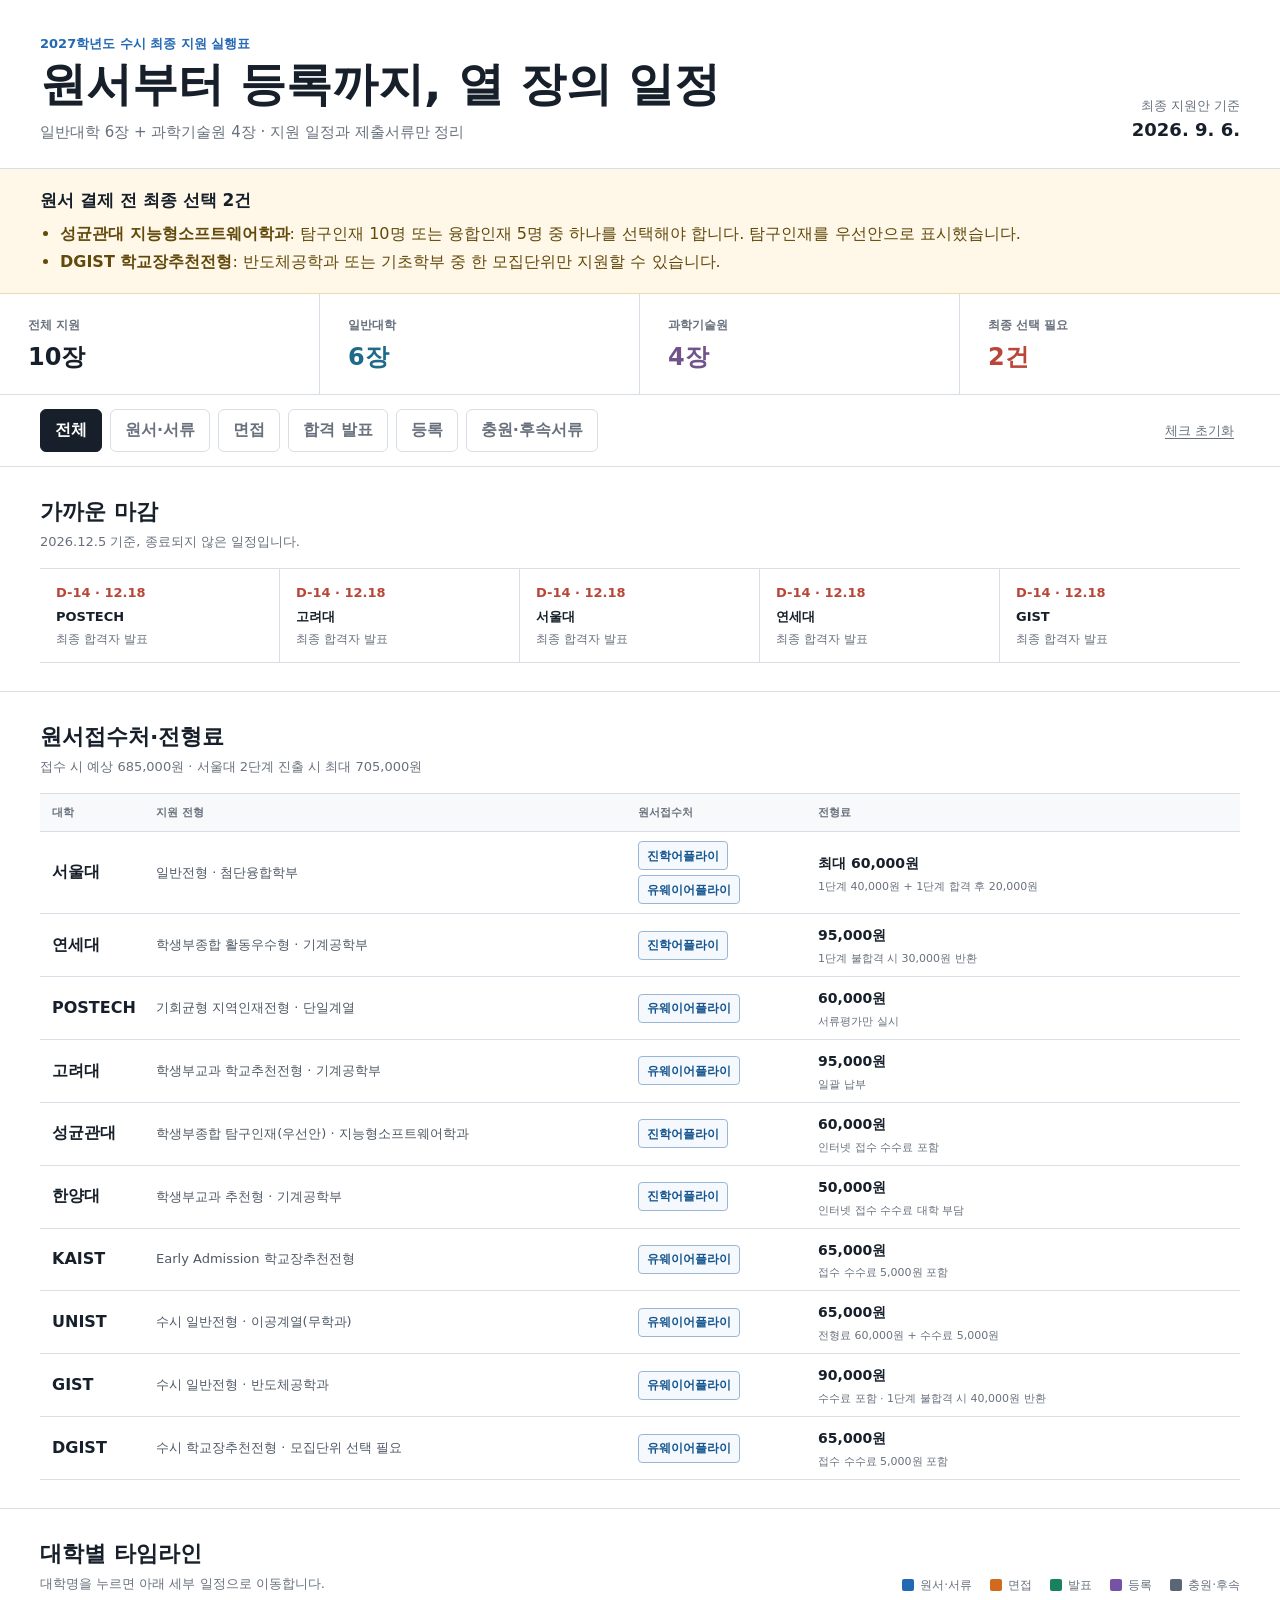
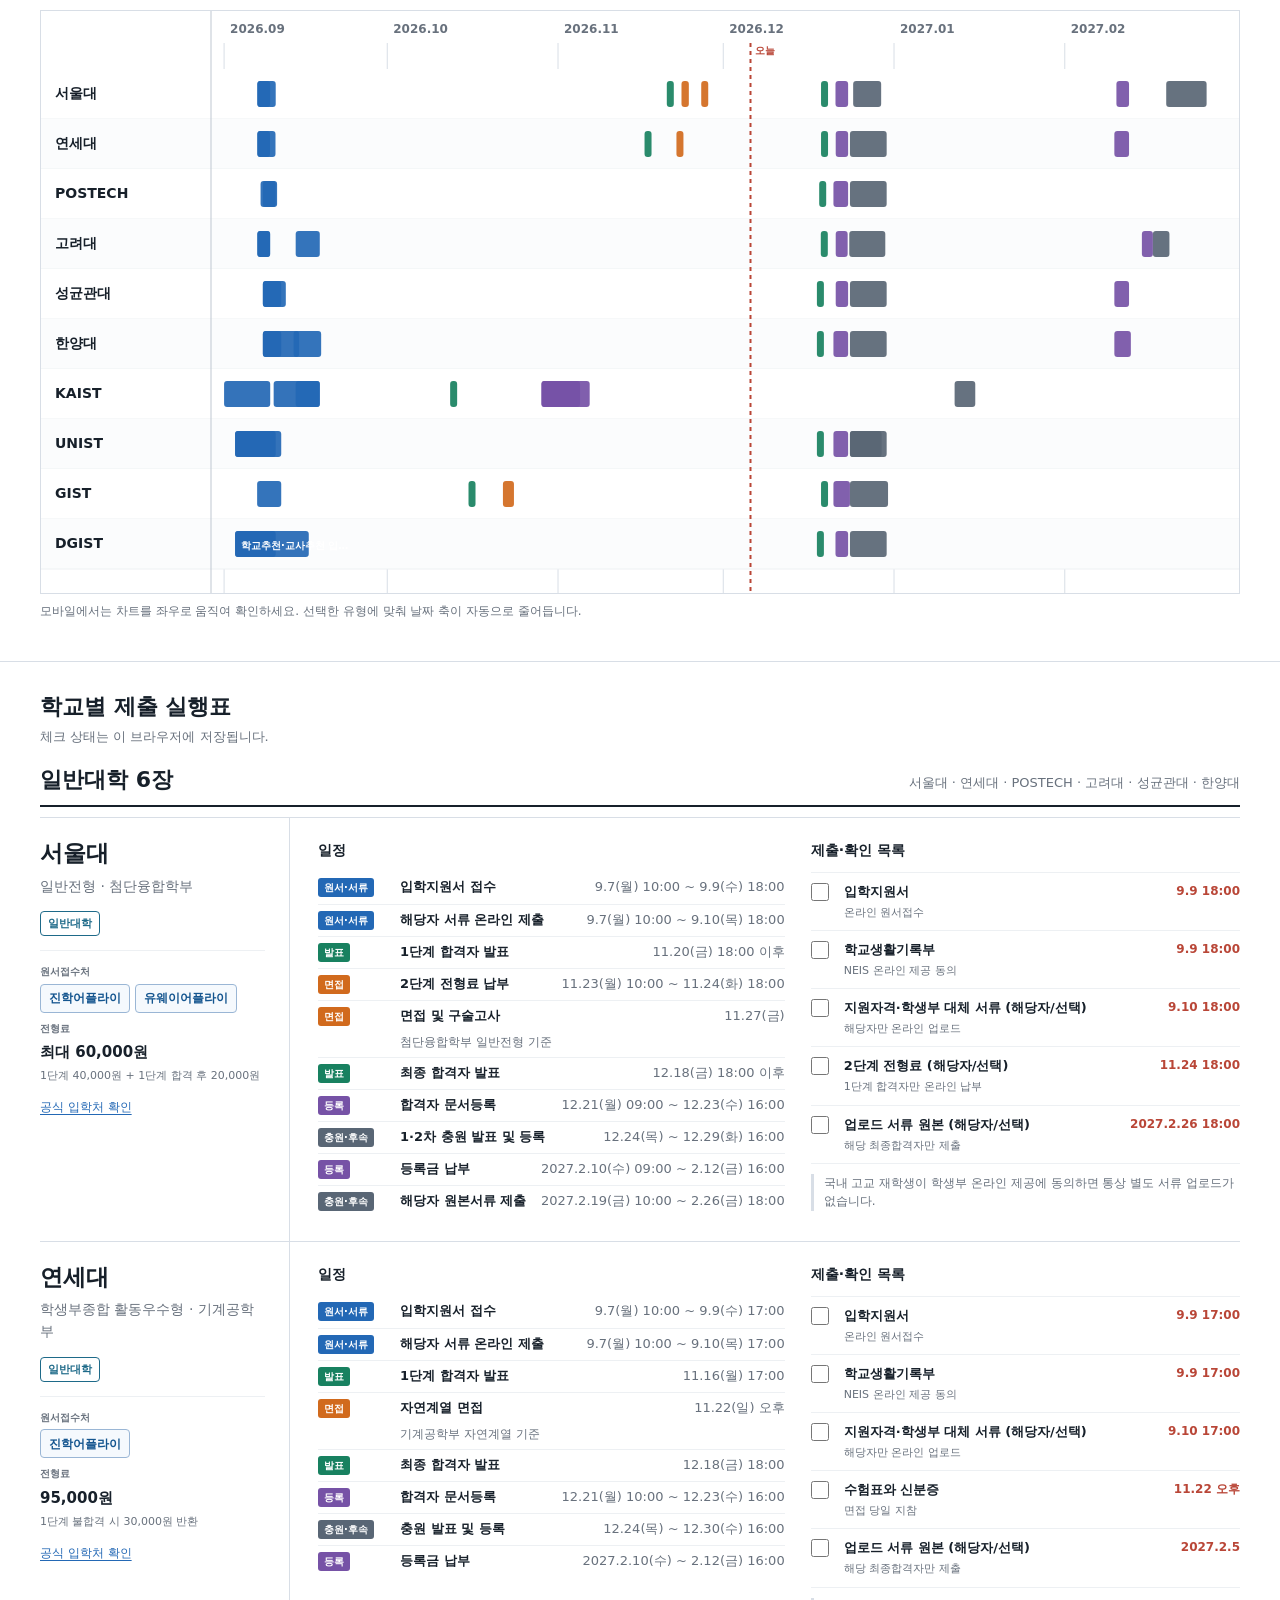
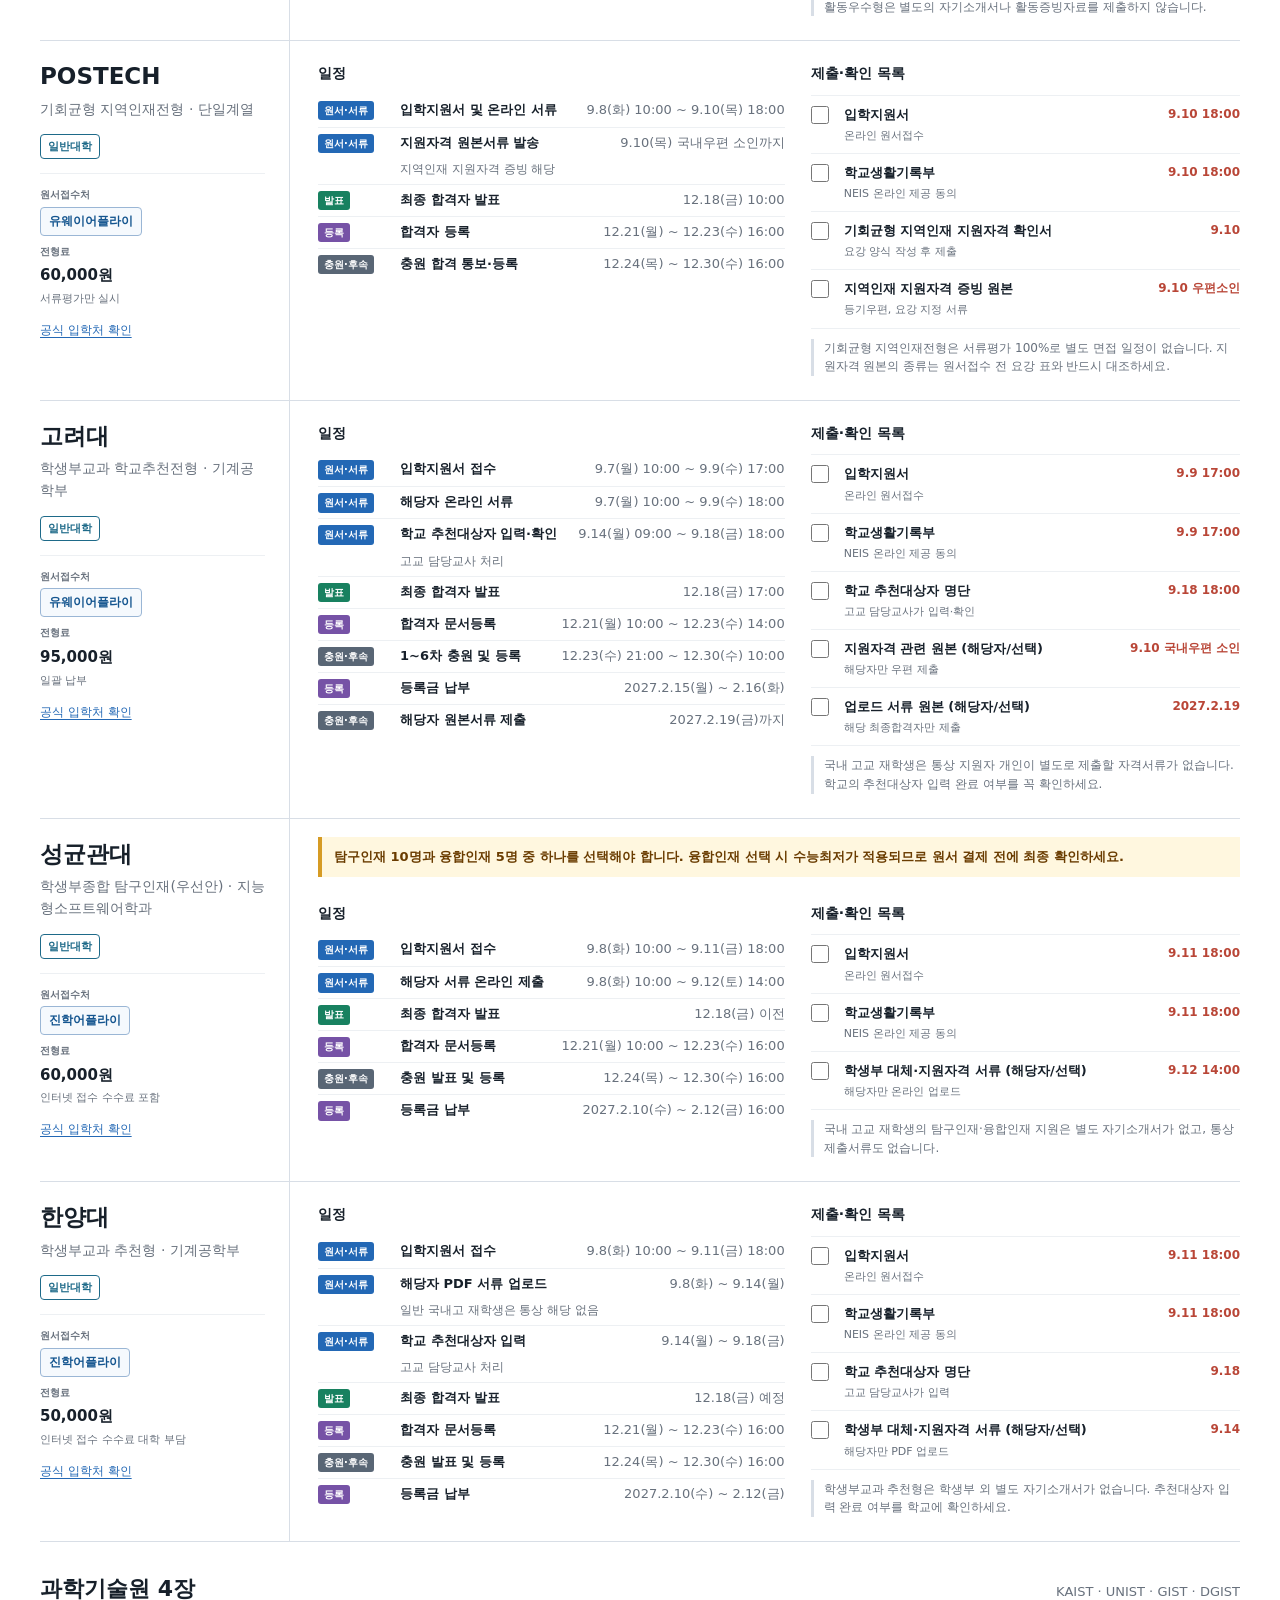
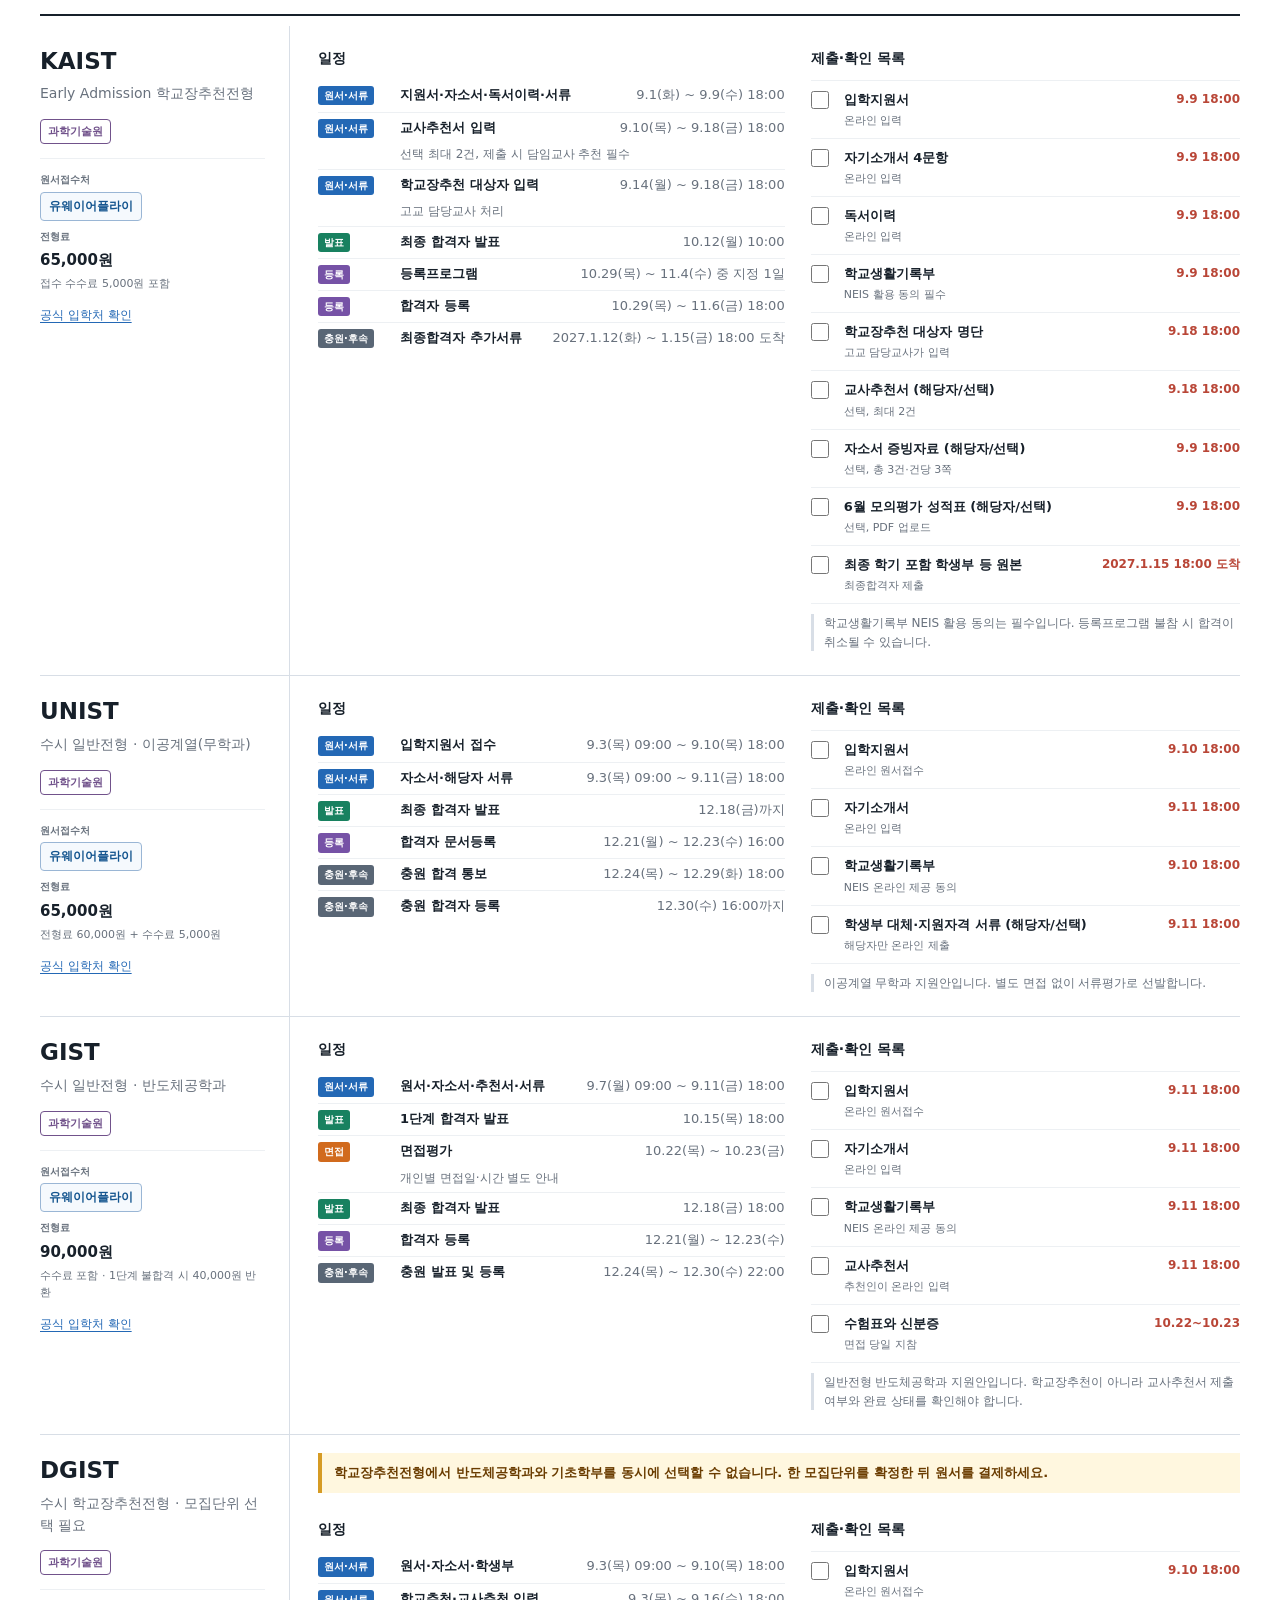
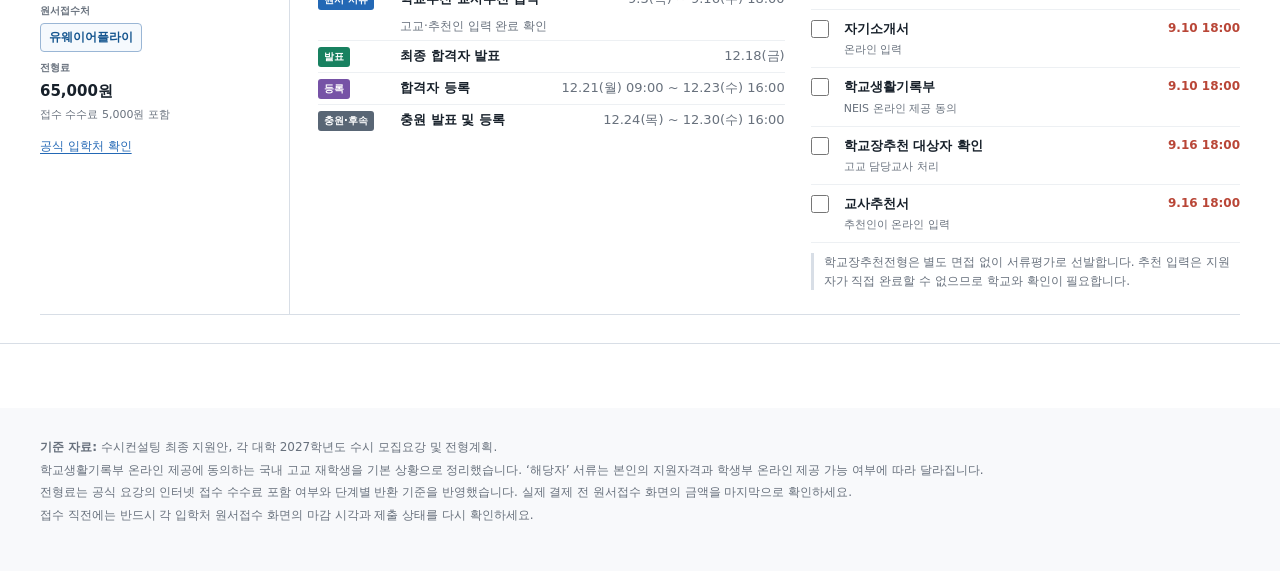
==== commit 7baf5275: "Add application agencies and fees" ====
--- a/apply_2027.html
+++ b/apply_2027.html
@@ -216,6 +216,66 @@
       white-space: nowrap;
     }
 
+    .application-overview {
+      border-top: 1px solid var(--line);
+    }
+    .application-row {
+      display: grid;
+      grid-template-columns: 104px minmax(240px, 1fr) 180px minmax(230px, .9fr);
+      align-items: center;
+      min-height: 54px;
+      border-bottom: 1px solid var(--line);
+    }
+    .application-row.header {
+      min-height: 38px;
+      color: var(--muted);
+      background: #f8f9fb;
+      font-size: 11px;
+      font-weight: 800;
+    }
+    .application-cell {
+      min-width: 0;
+      padding: 9px 12px;
+    }
+    .application-school { font-weight: 850; }
+    .application-program {
+      color: #4f5965;
+      font-size: 13px;
+    }
+    .vendor-list {
+      display: flex;
+      flex-wrap: wrap;
+      gap: 5px;
+    }
+    .vendor-link {
+      display: inline-flex;
+      align-items: center;
+      min-height: 29px;
+      padding: 4px 8px;
+      border: 1px solid #9ab6d5;
+      border-radius: 4px;
+      color: #14558f;
+      background: #f5f9fd;
+      font-size: 12px;
+      font-weight: 800;
+      text-decoration: none;
+    }
+    .vendor-link:hover {
+      border-color: var(--apply);
+      background: #eaf3fb;
+    }
+    .application-fee {
+      font-size: 14px;
+      font-weight: 850;
+    }
+    .fee-note {
+      display: block;
+      margin-top: 2px;
+      color: var(--muted);
+      font-size: 11px;
+      font-weight: 500;
+    }
+
     .legend {
       display: flex;
       flex-wrap: wrap;
@@ -297,6 +357,21 @@
       font-size: 12px;
       text-underline-offset: 3px;
     }
+    .school-application-meta {
+      display: grid;
+      gap: 8px;
+      margin-top: 14px;
+      padding-top: 13px;
+      border-top: 1px solid #edf0f3;
+    }
+    .school-meta-label {
+      display: block;
+      margin-bottom: 4px;
+      color: var(--muted);
+      font-size: 10px;
+      font-weight: 800;
+    }
+    .school-application-meta .application-fee { font-size: 15px; }
     .school-content {
       display: grid;
       grid-template-columns: minmax(0, 1fr) minmax(340px, .92fr);
@@ -417,6 +492,7 @@
       .deadline-item:nth-child(2n) { border-right: 0; }
       .deadline-item:nth-child(-n+4) { border-bottom: 1px solid var(--line); }
       .deadline-item:last-child { grid-column: 1 / -1; }
+      .application-row { grid-template-columns: 90px minmax(190px, 1fr) 160px 220px; }
       .school-block { grid-template-columns: 190px 1fr; }
       .school-content { grid-template-columns: 1fr; }
     }
@@ -448,6 +524,26 @@
       .deadline-item:last-child { border-bottom: 0; }
       .deadline-school, .deadline-title { margin-top: 0; }
       .deadline-title { white-space: normal; }
+      .application-overview { border-top: 0; }
+      .application-row,
+      .application-row.header {
+        grid-template-columns: minmax(0, 1fr) auto;
+        gap: 0 12px;
+        padding: 12px 0;
+        background: #fff;
+      }
+      .application-row.header { display: none; }
+      .application-cell { padding: 2px 0; }
+      .application-school { grid-column: 1; font-size: 16px; }
+      .application-program { grid-column: 1 / -1; font-size: 14px; }
+      .application-vendor { grid-column: 1; margin-top: 7px; }
+      .application-fee-cell {
+        grid-column: 2;
+        grid-row: 1;
+        text-align: right;
+      }
+      .vendor-link { min-height: 34px; font-size: 13px; }
+      .fee-note { max-width: 170px; margin-left: auto; white-space: normal; }
       #timeline { min-width: 980px; }
       .chart-note { font-size: 13px; }
       .group-title { display: block; }
@@ -460,6 +556,11 @@
       }
       .school-name { font-size: 24px; }
       .school-program { font-size: 16px; line-height: 1.45; }
+      .school-application-meta {
+        grid-template-columns: minmax(0, 1fr) auto;
+        align-items: end;
+      }
+      .school-application-meta .meta-fee { text-align: right; }
       .school-content { padding: 17px 0 24px; gap: 22px; }
       .content-title { font-size: 16px; }
       .schedule-item {
@@ -553,6 +654,16 @@
           </div>
         </div>
         <div id="nextDeadlines" class="next-deadlines"></div>
+      </section>
+
+      <section class="band" aria-labelledby="application-title">
+        <div class="section-head">
+          <div>
+            <h2 id="application-title">원서접수처·전형료</h2>
+            <p>접수 시 예상 685,000원 · 서울대 2단계 진출 시 최대 705,000원</p>
+          </div>
+        </div>
+        <div id="applicationOverview" class="application-overview"></div>
       </section>
 
       <section class="band" aria-labelledby="timeline-title">
@@ -589,6 +700,7 @@
     <footer>
       <p><strong>기준 자료:</strong> 수시컨설팅 최종 지원안, 각 대학 2027학년도 수시 모집요강 및 전형계획.</p>
       <p>학교생활기록부 온라인 제공에 동의하는 국내 고교 재학생을 기본 상황으로 정리했습니다. ‘해당자’ 서류는 본인의 지원자격과 학생부 온라인 제공 가능 여부에 따라 달라집니다.</p>
+      <p>전형료는 공식 요강의 인터넷 접수 수수료 포함 여부와 단계별 반환 기준을 반영했습니다. 실제 결제 전 원서접수 화면의 금액을 마지막으로 확인하세요.</p>
       <p>접수 직전에는 반드시 각 입학처 원서접수 화면의 마감 시각과 제출 상태를 다시 확인하세요.</p>
     </footer>
   </div>
@@ -598,6 +710,11 @@
       {
         id: "snu", school: "서울대", group: "general", program: "일반전형 · 첨단융합학부",
         source: "https://admission.snu.ac.kr/",
+        vendors: [
+          { name: "진학어플라이", url: "https://apply.jinhakapply.com/" },
+          { name: "유웨이어플라이", url: "https://www.uwayapply.com/" }
+        ],
+        fee: "최대 60,000원", feeNote: "1단계 40,000원 + 1단계 합격 후 20,000원",
         events: [
           { kind: "apply", title: "입학지원서 접수", start: "2026-09-07T10:00", end: "2026-09-09T18:00", date: "9.7(월) 10:00 ~ 9.9(수) 18:00" },
           { kind: "apply", title: "해당자 서류 온라인 제출", start: "2026-09-07T10:00", end: "2026-09-10T18:00", date: "9.7(월) 10:00 ~ 9.10(목) 18:00" },
@@ -622,6 +739,8 @@
       {
         id: "yonsei", school: "연세대", group: "general", program: "학생부종합 활동우수형 · 기계공학부",
         source: "https://admission.yonsei.ac.kr/seoul/",
+        vendors: [{ name: "진학어플라이", url: "https://apply.jinhakapply.com/" }],
+        fee: "95,000원", feeNote: "1단계 불합격 시 30,000원 반환",
         events: [
           { kind: "apply", title: "입학지원서 접수", start: "2026-09-07T10:00", end: "2026-09-09T17:00", date: "9.7(월) 10:00 ~ 9.9(수) 17:00" },
           { kind: "apply", title: "해당자 서류 온라인 제출", start: "2026-09-07T10:00", end: "2026-09-10T17:00", date: "9.7(월) 10:00 ~ 9.10(목) 17:00" },
@@ -644,6 +763,8 @@
       {
         id: "postech", school: "POSTECH", group: "general", program: "기회균형 지역인재전형 · 단일계열",
         source: "https://adm-u.postech.ac.kr/entrance-exam/guide/",
+        vendors: [{ name: "유웨이어플라이", url: "https://www.uwayapply.com/" }],
+        fee: "60,000원", feeNote: "서류평가만 실시",
         events: [
           { kind: "apply", title: "입학지원서 및 온라인 서류", start: "2026-09-08T10:00", end: "2026-09-10T18:00", date: "9.8(화) 10:00 ~ 9.10(목) 18:00" },
           { kind: "apply", title: "지원자격 원본서류 발송", start: "2026-09-08T00:00", end: "2026-09-10T23:59", date: "9.10(목) 국내우편 소인까지", note: "지역인재 지원자격 증빙 해당" },
@@ -662,6 +783,8 @@
       {
         id: "korea", school: "고려대", group: "general", program: "학생부교과 학교추천전형 · 기계공학부",
         source: "https://oku.korea.ac.kr/",
+        vendors: [{ name: "유웨이어플라이", url: "https://ipsi1.uwayapply.com/2027/susi2/korea/?CHA=1" }],
+        fee: "95,000원", feeNote: "일괄 납부",
         events: [
           { kind: "apply", title: "입학지원서 접수", start: "2026-09-07T10:00", end: "2026-09-09T17:00", date: "9.7(월) 10:00 ~ 9.9(수) 17:00" },
           { kind: "apply", title: "해당자 온라인 서류", start: "2026-09-07T10:00", end: "2026-09-09T18:00", date: "9.7(월) 10:00 ~ 9.9(수) 18:00" },
@@ -684,6 +807,8 @@
       {
         id: "skku", school: "성균관대", group: "general", program: "학생부종합 탐구인재(우선안) · 지능형소프트웨어학과",
         source: "https://admission.skku.edu/",
+        vendors: [{ name: "진학어플라이", url: "https://apply.jinhakapply.com/" }],
+        fee: "60,000원", feeNote: "인터넷 접수 수수료 포함",
         alert: "탐구인재 10명과 융합인재 5명 중 하나를 선택해야 합니다. 융합인재 선택 시 수능최저가 적용되므로 원서 결제 전에 최종 확인하세요.",
         events: [
           { kind: "apply", title: "입학지원서 접수", start: "2026-09-08T10:00", end: "2026-09-11T18:00", date: "9.8(화) 10:00 ~ 9.11(금) 18:00" },
@@ -703,6 +828,8 @@
       {
         id: "hanyang", school: "한양대", group: "general", program: "학생부교과 추천형 · 기계공학부",
         source: "https://go.hanyang.ac.kr/",
+        vendors: [{ name: "진학어플라이", url: "https://apply.jinhakapply.com/" }],
+        fee: "50,000원", feeNote: "인터넷 접수 수수료 대학 부담",
         events: [
           { kind: "apply", title: "입학지원서 접수", start: "2026-09-08T10:00", end: "2026-09-11T18:00", date: "9.8(화) 10:00 ~ 9.11(금) 18:00" },
           { kind: "apply", title: "해당자 PDF 서류 업로드", start: "2026-09-08T10:00", end: "2026-09-14T23:59", date: "9.8(화) ~ 9.14(월)", note: "일반 국내고 재학생은 통상 해당 없음" },
@@ -723,6 +850,8 @@
       {
         id: "kaist", school: "KAIST", group: "science", program: "Early Admission 학교장추천전형",
         source: "https://admission.kaist.ac.kr/",
+        vendors: [{ name: "유웨이어플라이", url: "https://www.uwayapply.com/" }],
+        fee: "65,000원", feeNote: "접수 수수료 5,000원 포함",
         events: [
           { kind: "apply", title: "지원서·자소서·독서이력·서류", start: "2026-09-01T09:00", end: "2026-09-09T18:00", date: "9.1(화) ~ 9.9(수) 18:00" },
           { kind: "apply", title: "교사추천서 입력", start: "2026-09-10T09:00", end: "2026-09-18T18:00", date: "9.10(목) ~ 9.18(금) 18:00", note: "선택 최대 2건, 제출 시 담임교사 추천 필수" },
@@ -748,6 +877,8 @@
       {
         id: "unist", school: "UNIST", group: "science", program: "수시 일반전형 · 이공계열(무학과)",
         source: "https://adm-u.unist.ac.kr/",
+        vendors: [{ name: "유웨이어플라이", url: "https://ipsi3.uwayapply.com/" }],
+        fee: "65,000원", feeNote: "전형료 60,000원 + 수수료 5,000원",
         events: [
           { kind: "apply", title: "입학지원서 접수", start: "2026-09-03T09:00", end: "2026-09-10T18:00", date: "9.3(목) 09:00 ~ 9.10(목) 18:00" },
           { kind: "apply", title: "자소서·해당자 서류", start: "2026-09-03T09:00", end: "2026-09-11T18:00", date: "9.3(목) 09:00 ~ 9.11(금) 18:00" },
@@ -767,6 +898,8 @@
       {
         id: "gist", school: "GIST", group: "science", program: "수시 일반전형 · 반도체공학과",
         source: "https://www.gist.ac.kr/uadm/",
+        vendors: [{ name: "유웨이어플라이", url: "https://www.uwayapply.com/" }],
+        fee: "90,000원", feeNote: "수수료 포함 · 1단계 불합격 시 40,000원 반환",
         events: [
           { kind: "apply", title: "원서·자소서·추천서·서류", start: "2026-09-07T09:00", end: "2026-09-11T18:00", date: "9.7(월) 09:00 ~ 9.11(금) 18:00" },
           { kind: "result", title: "1단계 합격자 발표", start: "2026-10-15T18:00", end: "2026-10-15T18:00", date: "10.15(목) 18:00" },
@@ -787,6 +920,8 @@
       {
         id: "dgist", school: "DGIST", group: "science", program: "수시 학교장추천전형 · 모집단위 선택 필요",
         source: "https://www.dgist.ac.kr/adm/",
+        vendors: [{ name: "유웨이어플라이", url: "https://www.uwayapply.com/" }],
+        fee: "65,000원", feeNote: "접수 수수료 5,000원 포함",
         alert: "학교장추천전형에서 반도체공학과와 기초학부를 동시에 선택할 수 없습니다. 한 모집단위를 확정한 뒤 원서를 결제하세요.",
         events: [
           { kind: "apply", title: "원서·자소서·학생부", start: "2026-09-03T09:00", end: "2026-09-10T18:00", date: "9.3(목) 09:00 ~ 9.10(목) 18:00" },
@@ -813,6 +948,29 @@
     const parseDate = value => new Date(value);
     const dateKey = d => `${d.getFullYear()}-${String(d.getMonth() + 1).padStart(2, "0")}-${String(d.getDate()).padStart(2, "0")}`;
     const escapeHtml = value => String(value).replace(/[&<>"]/g, ch => ({ "&": "&amp;", "<": "&lt;", ">": "&gt;", '"': "&quot;" }[ch]));
+
+    function vendorLinks(school) {
+      return `<div class="vendor-list">${school.vendors.map(v => `<a class="vendor-link" href="${v.url}" target="_blank" rel="noopener">${escapeHtml(v.name)}</a>`).join("")}</div>`;
+    }
+
+    function renderApplicationOverview() {
+      const host = document.getElementById("applicationOverview");
+      const header = `<div class="application-row header">
+        <div class="application-cell">대학</div>
+        <div class="application-cell">지원 전형</div>
+        <div class="application-cell">원서접수처</div>
+        <div class="application-cell">전형료</div>
+      </div>`;
+      host.innerHTML = header + schools.map(s => `<div class="application-row">
+        <div class="application-cell application-school">${escapeHtml(s.school)}</div>
+        <div class="application-cell application-program">${escapeHtml(s.program)}</div>
+        <div class="application-cell application-vendor">${vendorLinks(s)}</div>
+        <div class="application-cell application-fee-cell">
+          <span class="application-fee">${escapeHtml(s.fee)}</span>
+          <span class="fee-note">${escapeHtml(s.feeNote)}</span>
+        </div>
+      </div>`).join("");
+    }
 
     function renderNextDeadlines() {
       const host = document.getElementById("nextDeadlines");
@@ -869,6 +1027,17 @@
               <h3 class="school-name">${escapeHtml(s.school)}</h3>
               <p class="school-program">${escapeHtml(s.program)}</p>
               <span class="type-label ${group.key}">${group.key === "general" ? "일반대학" : "과학기술원"}</span><br>
+              <div class="school-application-meta">
+                <div>
+                  <span class="school-meta-label">원서접수처</span>
+                  ${vendorLinks(s)}
+                </div>
+                <div class="meta-fee">
+                  <span class="school-meta-label">전형료</span>
+                  <span class="application-fee">${escapeHtml(s.fee)}</span>
+                  <span class="fee-note">${escapeHtml(s.feeNote)}</span>
+                </div>
+              </div>
               <a class="source-link" href="${s.source}" target="_blank" rel="noopener">공식 입학처 확인</a>
             </div>
             <div class="school-content">
@@ -983,6 +1152,7 @@
     window.addEventListener("resize", () => renderTimeline());
 
     renderNextDeadlines();
+    renderApplicationOverview();
     renderDetails();
     renderTimeline();
   </script>
